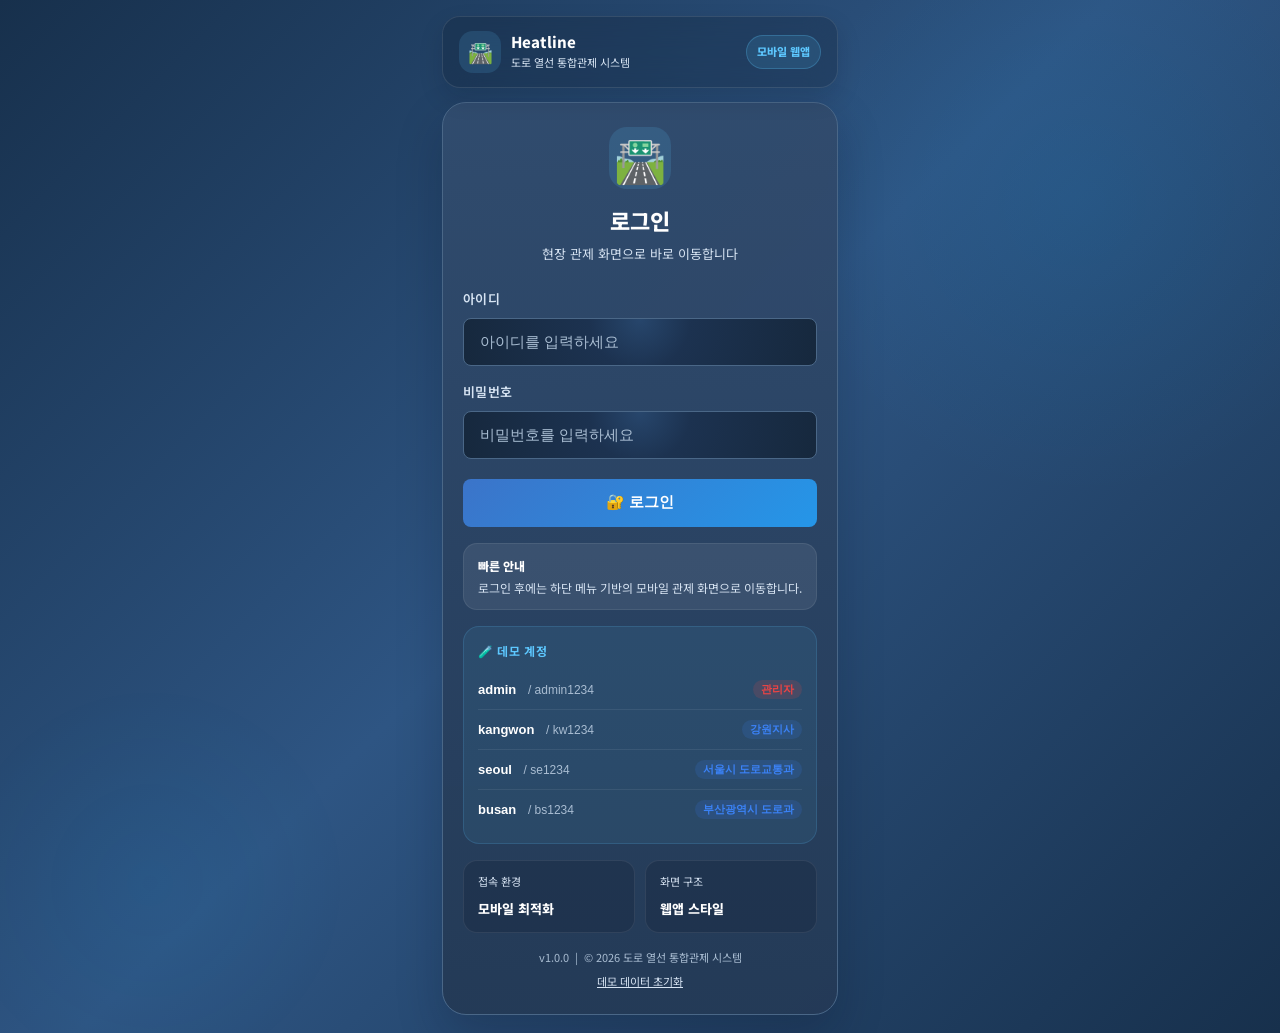
==== controllers.html @ d1816f33 "Add files via upload" ====
<!DOCTYPE html>
<html lang="ko">
<head>
  <meta charset="UTF-8">
  <meta name="viewport" content="width=device-width, initial-scale=1.0">
  <meta name="theme-color" content="#0d1b2a">
  <title>장비 목록 - 도로 열선 통합관제 시스템</title>
  <link href="https://fonts.googleapis.com/css2?family=Noto+Sans+KR:wght@300;400;500;600;700;800;900&display=swap" rel="stylesheet">
  <link rel="stylesheet" href="css/style.css">
</head>
<body>
  <div id="sidebar-placeholder"></div>

  <div class="app-layout">
    <div class="main-content">
      <div id="header-placeholder"></div>

      <div class="page-body">
        <div id="stats-container"></div>

        <div style="background:var(--bg-card);border:1px solid var(--border);border-radius:var(--radius);padding:16px 20px;margin-bottom:20px;display:flex;gap:12px;flex-wrap:wrap;align-items:center;">
          <div class="search-box" style="min-width:240px;">
            <span>🔍</span>
            <input type="text" id="search-input" placeholder="제어기명, 주소, 시리얼 검색..." oninput="filterTable()">
          </div>

          <select id="filter-status" onchange="filterTable()" class="form-select compact-select">
            <option value="">전체 상태</option>
            <option value="online">🟢 온라인</option>
            <option value="offline">⚫ 오프라인</option>
            <option value="warning">🟡 경고</option>
            <option value="error">🔴 오류</option>
          </select>

          <select id="filter-heater" onchange="filterTable()" class="form-select compact-select">
            <option value="">히터 전체</option>
            <option value="on">🔥 히터 ON</option>
            <option value="off">❄️ 히터 OFF</option>
          </select>

          <select id="filter-as" onchange="filterTable()" class="form-select compact-select">
            <option value="">AS 전체</option>
            <option value="urgent">🚨 만료 임박 (30일 이내)</option>
            <option value="caution">⚠️ 주의 (90일 이내)</option>
            <option value="good">✅ 정상</option>
          </select>

          <div id="admin-filter-wrap" style="display:none;">
            <select id="filter-customer" onchange="filterTable()" class="form-select compact-select">
              <option value="">전체 고객사</option>
            </select>
          </div>

          <div style="margin-left:auto;display:flex;gap:8px;align-items:center;flex-wrap:wrap;">
            <button class="btn btn-secondary btn-sm" onclick="resetFilters()">필터 초기화</button>
            <button id="admin-add-btn" class="btn btn-primary btn-sm" style="display:none;" onclick="openControllerModal()">➕ 장비 등록</button>
            <span id="result-count" style="display:flex;align-items:center;font-size:13px;color:#94a3b8;padding:0 4px;"></span>
          </div>
        </div>

        <div class="table-section">
          <div class="table-header">
            <h2>📋 <span id="list-title">장비 목록</span></h2>
            <div style="display:flex;gap:8px;">
              <button class="btn btn-secondary btn-sm" onclick="loadData()">🔄 새로고침</button>
            </div>
          </div>

          <div class="table-responsive">
            <table id="controllers-table">
              <thead>
                <tr>
                  <th>제어기명 / 시리얼</th>
                  <th id="th-customer" style="display:none;">고객사</th>
                  <th>설치 위치</th>
                  <th>상태</th>
                  <th>눈 감지</th>
                  <th>히터</th>
                  <th>온도</th>
                  <th>잔여 AS</th>
                  <th>마지막 통신</th>
                  <th id="th-actions" style="display:none;">관리</th>
                </tr>
              </thead>
              <tbody id="controllers-tbody">
                <tr><td colspan="10" style="text-align:center;padding:40px;color:#64748b;"><div class="loading-spinner" style="margin:0 auto 10px"></div><br>로딩 중...</td></tr>
              </tbody>
            </table>
          </div>

          <div id="empty-state" class="hidden" style="padding:60px 20px;text-align:center;color:#64748b;">
            <div style="font-size:48px;margin-bottom:12px;">📭</div>
            <div style="font-size:16px;font-weight:600;margin-bottom:8px;">장비가 없습니다</div>
            <div style="font-size:14px;">검색 조건을 변경해보세요.</div>
          </div>
        </div>
      </div>
    </div>
  </div>

  <div id="toast-container" class="toast-container"></div>

  <div id="confirm-modal" class="modal-backdrop">
    <div class="modal-box">
      <div class="modal-header">
        <div class="modal-title confirm-title">확인</div>
        <button class="modal-close" onclick="closeModal('confirm-modal')">✕</button>
      </div>
      <div class="modal-body confirm-modal">
        <span class="icon">❓</span>
        <p class="confirm-msg"></p>
      </div>
      <div class="modal-footer">
        <button class="btn btn-secondary" onclick="closeModal('confirm-modal')">취소</button>
        <button class="btn btn-danger" id="confirm-ok-btn">확인</button>
      </div>
    </div>
  </div>

  <div id="controller-modal" class="modal-backdrop">
    <div class="modal-box" style="max-width:900px;">
      <div class="modal-header">
        <div class="modal-title" id="controller-modal-title">장비 등록</div>
        <button class="modal-close" onclick="closeModal('controller-modal')">✕</button>
      </div>
      <div class="modal-body">
        <div style="display:grid;grid-template-columns:repeat(2, minmax(0, 1fr));gap:14px;">
          <div>
            <label class="form-label">고객사 *</label>
            <select id="form-customer-id" class="form-select"></select>
          </div>
          <div>
            <label class="form-label">장비명 *</label>
            <input id="form-controller-name" class="form-input" type="text" placeholder="예: 춘천 1번 제어기">
          </div>
          <div>
            <label class="form-label">시리얼 번호 *</label>
            <input id="form-serial-no" class="form-input" type="text" placeholder="예: HL-CTRL-001">
          </div>
          <div>
            <label class="form-label">설치 위치명 *</label>
            <input id="form-install-location" class="form-input" type="text" placeholder="예: 춘천IC 진입로">
          </div>
          <div style="grid-column:1 / -1;">
            <label class="form-label">설치 주소 *</label>
            <input id="form-install-address" class="form-input" type="text" placeholder="예: 강원특별자치도 춘천시 ...">
          </div>
          <div>
            <label class="form-label">위도</label>
            <input id="form-latitude" class="form-input" type="number" step="0.000001" placeholder="예: 37.8813">
          </div>
          <div>
            <label class="form-label">경도</label>
            <input id="form-longitude" class="form-input" type="number" step="0.000001" placeholder="예: 127.7298">
          </div>
          <div>
            <label class="form-label">AS 만료일</label>
            <input id="form-as-expire-at" class="form-input" type="date">
          </div>
          <div>
            <label class="form-label">운전 모드</label>
            <select id="form-heater-mode" class="form-select">
              <option value="auto">auto</option>
              <option value="manual">manual</option>
            </select>
          </div>
          <div>
            <label class="form-label">눈 감지 임계값</label>
            <input id="form-snow-threshold" class="form-input" type="number" min="0" max="1" step="0.01" value="0.8">
          </div>
          <div style="display:flex;align-items:center;gap:8px;">
            <input id="form-allow-customer-control" type="checkbox" checked>
            <label for="form-allow-customer-control">고객사 제어 허용</label>
          </div>
          <div style="grid-column:1 / -1;">
            <label class="form-label">카메라 URL</label>
            <input id="form-camera-url" class="form-input" type="text" placeholder="예: http://device-ip/stream.mjpg">
          </div>
          <div>
            <label class="form-label">연결 방식</label>
            <select id="form-pairing-mode" class="form-select">
              <option value="manual">수동 연결</option>
              <option value="auto-provision">자동 프로비저닝</option>
            </select>
          </div>
          <div>
            <label class="form-label">페어링 상태</label>
            <input id="form-pairing-status" class="form-input" type="text" readonly placeholder="pending / claimed / active">
          </div>
          <div>
            <label class="form-label">마지막 Claim 시각</label>
            <input id="form-last-claimed-at" class="form-input" type="text" readonly placeholder="-">
          </div>
          <div style="grid-column:1 / -1;">
            <label class="form-label">장비 API Base URL</label>
            <input id="form-device-api-base" class="form-input" type="text" placeholder="예: 192.168.0.50 또는 http://192.168.0.50:9000/api/v1">
            <div style="font-size:12px;color:#94a3b8;margin-top:6px;">
              자동 프로비저닝 모드에서는 비워둬도 됩니다. 수동 연결 모드에서는 IP만 입력해도 자동으로 http://IP:9000/api/v1 형식으로 변환됩니다.
            </div>
          </div>
          <div style="grid-column:1 / -1;padding:12px;border:1px dashed var(--border);border-radius:12px;background:rgba(15,23,42,.35);">
            <div style="display:flex;justify-content:space-between;align-items:center;gap:12px;flex-wrap:wrap;">
              <div>
                <div style="font-size:13px;font-weight:700;color:var(--text-primary);">자동 프로비저닝</div>
                <div style="font-size:12px;color:#94a3b8;margin-top:4px;">저장 후 프로비전 키를 발급해서 Pi의 PROVISION_KEY 값으로 넣습니다.</div>
              </div>
              <button type="button" class="btn btn-secondary btn-sm" id="issue-provision-key-btn" onclick="issueProvisionKey()">🔑 프로비전 키 발급</button>
            </div>
            <div style="display:grid;grid-template-columns:1fr 220px;gap:12px;margin-top:12px;">
              <div>
                <label class="form-label">발급된 프로비전 키</label>
                <input id="form-provision-key" class="form-input" type="text" readonly placeholder="저장 후 발급">
              </div>
              <div>
                <label class="form-label">키 만료 시각</label>
                <input id="form-provision-key-expires-at" class="form-input" type="text" readonly placeholder="-">
              </div>
            </div>
          </div>
          <div style="grid-column:1 / -1;">
            <label class="form-label">비고</label>
            <textarea id="form-note" class="form-textarea" placeholder="메모를 입력하세요."></textarea>
          </div>
        </div>
      </div>
      <div class="modal-footer">
        <button class="btn btn-secondary" onclick="closeModal('controller-modal')">취소</button>
        <button class="btn btn-primary" id="controller-save-btn">저장</button>
      </div>
    </div>
  </div>

  <style>
    .form-label { display:block; font-size:13px; color:#94a3b8; margin-bottom:6px; font-weight:600; }
    .form-input, .form-select, .form-textarea {
      width:100%; background:var(--bg-dark); border:1px solid var(--border); color:var(--text-primary);
      border-radius:10px; padding:11px 12px; outline:none; font-size:14px;
    }
    .compact-select { min-width:170px; }
    .form-textarea { min-height:100px; resize:vertical; }
    .table-action-buttons { display:flex; gap:6px; flex-wrap:wrap; }
    .table-action-buttons .btn { white-space:nowrap; }
    @media (max-width: 900px) {
      #controller-modal .modal-body > div { grid-template-columns:1fr !important; }
    }
  </style>

  <script src="js/app.js?v=20260407-3"></script>
  <script>
    let session = null;
    let allControllers = [];
    let allCustomers = [];
    let filtered = [];
    let editingControllerId = null;

    function $(id) {
      return document.getElementById(id);
    }

    function openModal(id) {
      const el = $(id);
      if (el) el.style.display = 'flex';
    }

    function showConfirm(message, onConfirm, title = '확인') {
      document.querySelector('#confirm-modal .confirm-title').textContent = title;
      document.querySelector('#confirm-modal .confirm-msg').textContent = message;
      const okBtn = $('confirm-ok-btn');
      okBtn.onclick = () => {
        closeModal('confirm-modal');
        onConfirm();
      };
      openModal('confirm-modal');
    }

    function customerNameById(customerId) {
      const customer = allCustomers.find(item => String(item.id) === String(customerId));
      return customer?.company_name || String(customerId || '-');
    }

    function fillCustomerOptions(selectedId = '') {
      const select = $('form-customer-id');
      select.innerHTML = '<option value="">고객사를 선택하세요</option>';
      allCustomers.forEach(customer => {
        select.innerHTML += `<option value="${customer.id}">${customer.company_name}</option>`;
      });
      select.value = selectedId ? String(selectedId) : '';
    }

    function fillControllerForm(controller = null) {
      fillCustomerOptions(controller?.customer_id || '');
      $('form-controller-name').value = controller?.controller_name || '';
      $('form-serial-no').value = controller?.serial_no || '';
      $('form-install-address').value = controller?.install_address || '';
      $('form-install-location').value = controller?.install_location || '';
      $('form-latitude').value = controller?.latitude ?? '';
      $('form-longitude').value = controller?.longitude ?? '';
      $('form-as-expire-at').value = controller?.as_expire_at || '';
      $('form-heater-mode').value = controller?.heater_mode || 'auto';
      $('form-snow-threshold').value = controller?.snow_threshold ?? 0.8;
      $('form-camera-url').value = controller?.camera_url || '';
      $('form-device-api-base').value = controller?.device_api_base || '';
      $('form-pairing-mode').value = controller?.device_api_base ? 'manual' : 'auto-provision';
      $('form-pairing-status').value = controller?.pairing_status || 'pending';
      $('form-last-claimed-at').value = controller?.last_claimed_at || '';
      $('form-provision-key').value = '';
      $('form-provision-key-expires-at').value = controller?.provision_key_expires_at || '';
      $('form-allow-customer-control').checked = controller?.allow_customer_control !== false;
      $('form-note').value = controller?.note || '';
    }

    function normalizeDeviceApiBaseInput(raw) {
      const value = String(raw || '').trim();
      if (!value) return null;

      const withScheme = /^https?:\/\//i.test(value) ? value : `http://${value}`;
      let url;
      try {
        url = new URL(withScheme);
      } catch (error) {
        throw new Error('장비 API Base URL 형식을 확인해주세요.');
      }

      if (!url.port) {
        url.port = '9000';
      }

      const path = (url.pathname || '').replace(/\/+$/, '');
      if (!path || path === '/') {
        url.pathname = '/api/v1';
      }

      return url.toString().replace(/\/$/, '');
    }

    function getControllerPayloadFromForm() {
      const latitude = $('form-latitude').value.trim();
      const longitude = $('form-longitude').value.trim();
      const thresholdRaw = $('form-snow-threshold').value.trim();
      const pairingMode = $('form-pairing-mode').value;
      const deviceApiBase = normalizeDeviceApiBaseInput($('form-device-api-base').value);
      return {
        customer_id: Number($('form-customer-id').value),
        controller_name: $('form-controller-name').value.trim(),
        serial_no: $('form-serial-no').value.trim(),
        install_address: $('form-install-address').value.trim(),
        install_location: $('form-install-location').value.trim(),
        latitude: latitude ? Number(latitude) : null,
        longitude: longitude ? Number(longitude) : null,
        as_expire_at: $('form-as-expire-at').value || null,
        camera_url: $('form-camera-url').value.trim() || null,
        device_api_base: pairingMode === 'manual' ? deviceApiBase : null,
        heater_mode: $('form-heater-mode').value,
        snow_threshold: thresholdRaw ? Number(thresholdRaw) : 0.8,
        allow_customer_control: $('form-allow-customer-control').checked,
        note: $('form-note').value.trim() || ''
      };
    }

    function validateControllerPayload(payload) {
      if (!payload.customer_id || !payload.controller_name || !payload.serial_no || !payload.install_address || !payload.install_location) {
        throw new Error('필수 항목을 모두 입력해주세요.');
      }
      const pairingMode = $('form-pairing-mode').value;
      if (pairingMode === 'manual' && !payload.device_api_base) {
        throw new Error('수동 연결 모드에서는 장비 API Base URL 이 필요합니다.');
      }
      if (payload.latitude !== null && Number.isNaN(payload.latitude)) throw new Error('위도 값을 확인해주세요.');
      if (payload.longitude !== null && Number.isNaN(payload.longitude)) throw new Error('경도 값을 확인해주세요.');
      if (Number.isNaN(payload.snow_threshold)) throw new Error('눈 감지 임계값을 확인해주세요.');
    }

    async function issueProvisionKey() {
      if (!editingControllerId) {
        Utils.toast('먼저 저장 필요', '장비를 먼저 저장한 뒤 프로비전 키를 발급하세요.', 'warning');
        return;
      }
      try {
        const result = await API.issueProvisionKey(editingControllerId, { ttl_minutes: 30 });
        $('form-provision-key').value = result.provision_key || '';
        $('form-provision-key-expires-at').value = result.provision_key_expires_at || '';
        $('form-pairing-status').value = result.pairing_status || 'pending';
        Utils.toast('발급 완료', '프로비전 키가 발급되었습니다. Pi의 PROVISION_KEY 값으로 넣으세요.', 'success');
      } catch (error) {
        Utils.toast('발급 실패', error.message, 'error');
      }
    }

    function openControllerModal(controllerId = null) {
      editingControllerId = controllerId;
      const controller = controllerId ? allControllers.find(item => String(item.id) === String(controllerId)) : null;
      $('controller-modal-title').textContent = controller ? '장비 수정' : '장비 등록';
      $('controller-save-btn').textContent = controller ? '수정 저장' : '등록';
      fillControllerForm(controller || null);
      openModal('controller-modal');
    }

    async function saveController() {
      const saveBtn = $('controller-save-btn');
      const prevText = saveBtn.textContent;
      saveBtn.disabled = true;
      saveBtn.textContent = '저장 중...';

      try {
        const payload = getControllerPayloadFromForm();
        validateControllerPayload(payload);

        if (editingControllerId) {
          await API.updateController(editingControllerId, payload);
          Utils.toast('수정 완료', '장비 정보가 수정되었습니다.', 'success');
        } else {
          await API.createController(payload);
          Utils.toast('등록 완료', '장비가 등록되었습니다.', 'success');
        }

        closeModal('controller-modal');
        await loadData();
      } catch (error) {
        Utils.toast('저장 실패', error.message, 'error');
      } finally {
        saveBtn.disabled = false;
        saveBtn.textContent = prevText;
      }
    }

    function removeController(controllerId) {
      const controller = allControllers.find(item => String(item.id) === String(controllerId));
      if (!controller) return;
      showConfirm(`'${controller.controller_name}' 장비를 삭제하시겠습니까?\n연결된 이벤트/제어 이력도 함께 정리될 수 있습니다.`, async () => {
        try {
          await API.deleteController(controllerId);
          Utils.toast('삭제 완료', '장비가 삭제되었습니다.', 'success');
          await loadData();
        } catch (error) {
          Utils.toast('삭제 실패', error.message, 'error');
        }
      }, '장비 삭제');
    }

    async function init() {
      session = Auth.requireAuth();
      if (!session) return;

      $('sidebar-placeholder').innerHTML = renderSidebar(session, 'controllers');

      if (session.role === 'admin') {
        $('list-title').textContent = '전체 장비 목록';
        $('th-customer').style.display = '';
        $('admin-filter-wrap').style.display = '';
        $('admin-add-btn').style.display = '';
        $('th-actions').style.display = '';
      }

      $('controller-save-btn').addEventListener('click', saveController);
      await loadData();
      startClock();

      const params = new URLSearchParams(window.location.search);
      const customerParam = params.get('customer');
      if (customerParam && session.role === 'admin') {
        const select = $('filter-customer');
        if (select) {
          select.value = customerParam;
          filterTable();
        }
      }
    }

    async function loadData() {
      try {
        [allControllers, allCustomers] = await Promise.all([
          API.getControllers(session),
          API.getCustomers()
        ]);

        if (session.role === 'admin') {
          const select = $('filter-customer');
          const currentValue = select.value;
          select.innerHTML = '<option value="">전체 고객사</option>';
          allCustomers.forEach(customer => {
            select.innerHTML += `<option value="${customer.id}">${customer.company_name}</option>`;
          });
          if ([...select.options].some(option => option.value === currentValue)) {
            select.value = currentValue;
          }
        }

        const stats = Utils.calcStats(allControllers);
        $('header-placeholder').innerHTML = renderHeader(
          session.role === 'admin' ? '장비 목록' : '내 장비 목록',
          `총 ${allControllers.length}대`,
          [
            { type: 'online', label: '온라인', value: stats.online },
            { type: 'warning', label: '경고', value: stats.warning },
            { type: 'danger', label: 'AS임박', value: stats.asUrgent }
          ]
        );
        $('stats-container').innerHTML = renderStatsCards(stats, session);
        startClock();
        filterTable();
      } catch (error) {
        Utils.toast('조회 실패', error.message, 'error');
      }
    }

    function filterTable() {
      const search = $('search-input').value.toLowerCase();
      const status = $('filter-status').value;
      const heater = $('filter-heater').value;
      const asFilter = $('filter-as').value;
      const customer = session.role === 'admin' ? $('filter-customer').value : null;

      filtered = allControllers.filter(ctrl => {
        if (status && ctrl.status !== status) return false;
        if (heater === 'on' && !ctrl.heater_on) return false;
        if (heater === 'off' && ctrl.heater_on) return false;
        if (customer && String(ctrl.customer_id) !== String(customer)) return false;

        if (asFilter) {
          const days = Utils.calcAsRemaining(ctrl.as_expire_at);
          const asStatus = Utils.getAsStatus(days);
          if (asFilter === 'urgent' && asStatus !== 'urgent' && asStatus !== 'expired') return false;
          if (asFilter === 'caution' && asStatus !== 'caution') return false;
          if (asFilter === 'good' && asStatus !== 'good') return false;
        }

        if (search) {
          const haystack = [ctrl.controller_name, ctrl.install_address, ctrl.install_location, ctrl.serial_no].join(' ').toLowerCase();
          if (!haystack.includes(search)) return false;
        }

        return true;
      });

      renderTable();
    }

    function resetFilters() {
      $('search-input').value = '';
      $('filter-status').value = '';
      $('filter-heater').value = '';
      $('filter-as').value = '';
      if (session.role === 'admin') $('filter-customer').value = '';
      filterTable();
    }

    function renderTable() {
      const tbody = $('controllers-tbody');
      const emptyState = $('empty-state');
      const resultCount = $('result-count');
      const isAdmin = session.role === 'admin';
      resultCount.textContent = `${filtered.length}개 장비`;

      if (!filtered.length) {
        tbody.innerHTML = '';
        emptyState.classList.remove('hidden');
        return;
      }

      emptyState.classList.add('hidden');

      tbody.innerHTML = filtered.map(ctrl => {
        const temp = typeof ctrl.temperature === 'number' ? `${Number(ctrl.temperature).toFixed(1)}℃` : '-';
        return `
          <tr onclick="location.href='detail.html?id=${ctrl.id}'" style="cursor:pointer;">
            <td>
              <div style="font-weight:700;">${ctrl.controller_name || '-'}</div>
              <div style="font-size:12px;color:#94a3b8;font-family:monospace;">${ctrl.serial_no || '-'}</div>
            </td>
            ${isAdmin ? `<td>${customerNameById(ctrl.customer_id)}</td>` : ''}
            <td>
              <div>${ctrl.install_location || '-'}</div>
              <div style="font-size:12px;color:#94a3b8;">${ctrl.install_address || '-'}</div>
            </td>
            <td>${Utils.getStatusBadge(ctrl.status)}</td>
            <td>${ctrl.snow_detected ? '❄️ 감지' : '✅ 없음'}</td>
            <td>${ctrl.heater_on ? '🔥 ON' : 'OFF'}</td>
            <td>${temp}</td>
            <td>${(function(){
              const days = Utils.calcAsRemaining(ctrl.as_expire_at);
              const status = Utils.getAsStatus(days);
              if (status === 'unknown') return '<span class="badge badge-offline">-</span>';
              if (status === 'expired') return '<span class="badge badge-danger">만료</span>';
              if (status === 'urgent') return `<span class="badge badge-danger">${days}일</span>`;
              if (status === 'caution') return `<span class="badge badge-warning">${days}일</span>`;
              return `<span class="badge badge-online">${days}일</span>`;
            })()}</td>
            <td style="font-size:12px;color:#64748b;">${Utils.timeAgo(ctrl.last_seen_at)}</td>
            ${isAdmin ? `
              <td onclick="event.stopPropagation();">
                <div class="table-action-buttons">
                  <button class="btn btn-secondary btn-sm" onclick="openControllerModal('${ctrl.id}')">수정</button>
                  <button class="btn btn-danger btn-sm" onclick="removeController('${ctrl.id}')">삭제</button>
                </div>
              </td>
            ` : ''}
          </tr>
        `;
      }).join('');
    }

    init();
  </script>
</body>
</html>
---- css/style.css ----
/* ============================================================
   도로 열선 통합관제 시스템 - 공통 스타일
   ============================================================ */

:root {
  --primary: #22476d;
  --primary-light: #3b74c9;
  --accent: #5dc8ff;
  --accent-dark: #2596e8;
  --success: #10b981;
  --warning: #f59e0b;
  --danger: #ef4444;
  --info: #3b82f6;
  --bg-dark: #16283d;
  --bg-card: #243a57;
  --bg-card2: #2f4a6d;
  --text-primary: #f8fbff;
  --text-secondary: #d7e4f3;
  --text-muted: #a9bdd2;
  --border: #4a6787;
  --border-light: #6f8fb2;
  --sidebar-w: 280px;
  --header-h: 64px;
  --radius: 12px;
  --radius-sm: 8px;
  --shadow: 0 10px 32px rgba(3, 12, 24, 0.26);
}

* {
  margin: 0;
  padding: 0;
  box-sizing: border-box;
}

body {
  font-family: 'Noto Sans KR', 'Segoe UI', sans-serif;
  background: radial-gradient(circle at top, #27466c 0%, #1c3250 28%, #16283d 100%);
  color: var(--text-primary);
  line-height: 1.6;
  overflow-x: hidden;
}

a {
  color: var(--accent);
  text-decoration: none;
}

/* ============================================================
   로그인 화면
   ============================================================ */
.login-page {
  min-height: 100vh;
  display: flex;
  align-items: center;
  justify-content: center;
  background: linear-gradient(135deg, #17304c 0%, #2e5583 48%, #17304c 100%);
  position: relative;
  overflow: hidden;
}

.login-page::before {
  content: '';
  position: absolute;
  width: 600px;
  height: 600px;
  background: radial-gradient(circle, rgba(0,174,255,0.08) 0%, transparent 70%);
  top: -100px;
  right: -100px;
  pointer-events: none;
}

.login-page::after {
  content: '';
  position: absolute;
  width: 400px;
  height: 400px;
  background: radial-gradient(circle, rgba(0,174,255,0.05) 0%, transparent 70%);
  bottom: -50px;
  left: -50px;
  pointer-events: none;
}

.login-container {
  background: var(--bg-card);
  border: 1px solid var(--border);
  border-radius: var(--radius);
  padding: 48px 44px;
  width: 420px;
  max-width: 95vw;
  box-shadow: var(--shadow), 0 0 60px rgba(0,174,255,0.06);
  position: relative;
  z-index: 1;
}

.login-logo {
  text-align: center;
  margin-bottom: 32px;
}

.login-logo .logo-icon {
  font-size: 48px;
  display: block;
  margin-bottom: 12px;
}

.login-logo h1 {
  font-size: 18px;
  font-weight: 700;
  color: var(--text-primary);
  line-height: 1.4;
}

.login-logo .subtitle {
  font-size: 13px;
  color: var(--text-secondary);
  margin-top: 4px;
}

.login-divider {
  height: 1px;
  background: var(--border);
  margin: 24px 0;
}

.form-group {
  margin-bottom: 20px;
}

.form-label {
  display: block;
  font-size: 13px;
  font-weight: 600;
  color: var(--text-secondary);
  margin-bottom: 8px;
  letter-spacing: 0.03em;
  text-transform: uppercase;
}

.form-control {
  width: 100%;
  padding: 12px 16px;
  background: radial-gradient(circle at top, #27466c 0%, #1c3250 28%, #16283d 100%);
  border: 1px solid var(--border);
  border-radius: var(--radius-sm);
  color: var(--text-primary);
  font-size: 15px;
  transition: border-color 0.2s, box-shadow 0.2s;
  outline: none;
}

.form-control:focus {
  border-color: var(--accent);
  box-shadow: 0 0 0 3px rgba(0,174,255,0.15);
}

.form-control::placeholder {
  color: var(--text-muted);
}

.btn {
  display: inline-flex;
  align-items: center;
  justify-content: center;
  gap: 8px;
  padding: 12px 24px;
  border-radius: var(--radius-sm);
  font-size: 15px;
  font-weight: 600;
  cursor: pointer;
  border: none;
  transition: all 0.2s;
  outline: none;
}

.btn-primary {
  background: linear-gradient(135deg, var(--primary-light), var(--accent-dark));
  color: #fff;
  width: 100%;
}

.btn-primary:hover {
  background: linear-gradient(135deg, #2d6bc4, var(--accent));
  transform: translateY(-1px);
  box-shadow: 0 6px 20px rgba(0,174,255,0.25);
}

.btn-primary:active {
  transform: translateY(0);
}

.btn-success {
  background: var(--success);
  color: #fff;
}

.btn-success:hover {
  background: #0ea472;
}

.btn-danger {
  background: var(--danger);
  color: #fff;
}

.btn-danger:hover {
  background: #dc2626;
}

.btn-warning {
  background: var(--warning);
  color: #000;
}

.btn-warning:hover {
  background: #d97706;
}

.btn-secondary {
  background: var(--bg-card2);
  color: var(--text-primary);
  border: 1px solid var(--border);
}

.btn-secondary:hover {
  background: var(--border);
}

.btn-sm {
  padding: 7px 14px;
  font-size: 13px;
}

.btn-block {
  width: 100%;
}

.login-demo {
  margin-top: 24px;
  padding: 16px;
  background: rgba(0,174,255,0.06);
  border: 1px solid rgba(0,174,255,0.2);
  border-radius: var(--radius-sm);
}

.login-demo h4 {
  font-size: 12px;
  color: var(--accent);
  font-weight: 700;
  text-transform: uppercase;
  letter-spacing: 0.05em;
  margin-bottom: 10px;
}

.demo-account {
  display: flex;
  justify-content: space-between;
  align-items: center;
  padding: 6px 0;
  border-bottom: 1px solid rgba(255,255,255,0.06);
  font-size: 13px;
  cursor: pointer;
}

.demo-account:last-child {
  border-bottom: none;
}

.demo-account:hover .demo-id {
  color: var(--accent);
}

.demo-role {
  font-size: 11px;
  padding: 2px 8px;
  border-radius: 99px;
  font-weight: 700;
}

.demo-role.admin {
  background: rgba(239,68,68,0.15);
  color: var(--danger);
}

.demo-role.customer {
  background: rgba(59,130,246,0.15);
  color: var(--info);
}

.alert {
  padding: 12px 16px;
  border-radius: var(--radius-sm);
  margin-bottom: 16px;
  font-size: 14px;
}

.alert-danger {
  background: rgba(239,68,68,0.12);
  border: 1px solid rgba(239,68,68,0.3);
  color: #fca5a5;
}

/* ============================================================
   공통 레이아웃
   ============================================================ */
.app-layout {
  display: flex;
  min-height: 100vh;
}

/* ---- 사이드바 ---- */
.sidebar {
  width: var(--sidebar-w);
  min-height: 100vh;
  background: linear-gradient(180deg, #2a4466 0%, #223652 100%);
  border-right: 1px solid var(--border);
  box-shadow: 10px 0 28px rgba(6, 14, 28, 0.18);
  display: flex;
  flex-direction: column;
  position: fixed;
  left: 0;
  top: 0;
  bottom: 0;
  z-index: 100;
  transition: transform 0.3s ease;
}

.sidebar-header {
  padding: 20px 20px 16px;
  border-bottom: 1px solid var(--border);
}

.sidebar-logo {
  display: flex;
  align-items: center;
  gap: 10px;
}

.sidebar-logo .logo-icon {
  font-size: 28px;
}

.sidebar-logo .logo-text {
  font-size: 13px;
  font-weight: 700;
  line-height: 1.3;
  color: var(--text-primary);
}

.sidebar-logo .logo-sub {
  font-size: 10px;
  color: var(--text-muted);
  font-weight: 400;
}

.sidebar-user {
  padding: 16px 20px;
  border-bottom: 1px solid var(--border);
  display: flex;
  align-items: center;
  gap: 12px;
}

.user-avatar {
  width: 38px;
  height: 38px;
  border-radius: 50%;
  display: flex;
  align-items: center;
  justify-content: center;
  font-size: 16px;
  font-weight: 700;
  flex-shrink: 0;
}

.user-avatar.admin {
  background: linear-gradient(135deg, var(--danger), #9b1c1c);
}

.user-avatar.customer {
  background: linear-gradient(135deg, var(--info), #1d4ed8);
}

.user-info {
  flex: 1;
  min-width: 0;
}

.user-name {
  font-size: 14px;
  font-weight: 600;
  white-space: nowrap;
  overflow: hidden;
  text-overflow: ellipsis;
}

.user-role {
  font-size: 11px;
  color: var(--text-muted);
}

.sidebar-nav {
  flex: 1;
  padding: 12px 0;
  overflow-y: auto;
}

.nav-section-title {
  font-size: 10px;
  font-weight: 700;
  color: var(--text-muted);
  text-transform: uppercase;
  letter-spacing: 0.1em;
  padding: 12px 20px 6px;
}

.nav-item {
  display: flex;
  align-items: center;
  gap: 12px;
  padding: 11px 20px;
  color: var(--text-secondary);
  cursor: pointer;
  border-left: 3px solid transparent;
  transition: all 0.2s;
  font-size: 14px;
}

.nav-item:hover {
  background: rgba(255,255,255,0.10);
  color: var(--text-primary);
}

.nav-item.active {
  background: rgba(0,174,255,0.08);
  color: var(--accent);
  border-left-color: var(--accent);
}

.nav-item .nav-icon {
  font-size: 18px;
  width: 22px;
  text-align: center;
  flex-shrink: 0;
}

.nav-item .nav-badge {
  margin-left: auto;
  font-size: 11px;
  background: var(--danger);
  color: #fff;
  padding: 2px 7px;
  border-radius: 99px;
  font-weight: 700;
}

.sidebar-footer {
  padding: 16px 20px;
  border-top: 1px solid var(--border);
}

/* ---- 메인 콘텐츠 ---- */
.main-content {
  flex: 1;
  margin-left: var(--sidebar-w);
  min-height: 100vh;
  display: flex;
  flex-direction: column;
}

/* ---- 헤더 ---- */
.top-header {
  height: var(--header-h);
  background: linear-gradient(180deg, rgba(53,84,121,0.98), rgba(36,58,87,0.98));
  border-bottom: 1px solid var(--border);
  box-shadow: 0 8px 24px rgba(7, 15, 30, 0.14);
  display: flex;
  align-items: center;
  padding: 0 24px;
  gap: 16px;
  position: sticky;
  top: 0;
  z-index: 50;
}

.header-title {
  font-size: 18px;
  font-weight: 700;
  flex: 1;
}

.header-title span {
  color: var(--text-secondary);
  font-weight: 400;
  font-size: 14px;
  margin-left: 8px;
}

.header-actions {
  display: flex;
  align-items: center;
  gap: 12px;
}

.header-stat {
  display: flex;
  align-items: center;
  gap: 6px;
  padding: 6px 14px;
  background: rgba(255,255,255,0.12);
  border: 1px solid var(--border);
  border-radius: 99px;
  font-size: 13px;
}

.header-stat .dot {
  width: 8px;
  height: 8px;
  border-radius: 50%;
}

.dot-online { background: var(--success); box-shadow: 0 0 6px var(--success); }
.dot-offline { background: var(--text-muted); }
.dot-warning { background: var(--warning); box-shadow: 0 0 6px var(--warning); }
.dot-danger { background: var(--danger); box-shadow: 0 0 6px var(--danger); }

.menu-toggle {
  display: none;
  background: none;
  border: none;
  color: var(--text-primary);
  font-size: 22px;
  cursor: pointer;
  padding: 4px;
}

/* ---- 페이지 본문 ---- */
.page-body {
  flex: 1;
  padding: 24px;
  overflow: auto;
}

/* ============================================================
   카드 / 통계
   ============================================================ */
.stats-grid {
  display: grid;
  grid-template-columns: repeat(auto-fill, minmax(180px, 1fr));
  gap: 16px;
  margin-bottom: 24px;
}

.stat-card {
  background: linear-gradient(180deg, rgba(53,84,121,0.96), rgba(36,58,87,0.98));
  border: 1px solid var(--border);
  border-radius: var(--radius);
  padding: 20px;
  position: relative;
  overflow: hidden;
  transition: transform 0.2s, border-color 0.2s, box-shadow 0.2s;
  box-shadow: 0 10px 24px rgba(7, 15, 30, 0.16);
}

.stat-card:hover {
  transform: translateY(-2px);
  border-color: var(--border-light);
  box-shadow: 0 14px 30px rgba(7, 15, 30, 0.22);
}

.stat-card::before {
  content: '';
  position: absolute;
  top: 0;
  left: 0;
  right: 0;
  height: 3px;
  border-radius: var(--radius) var(--radius) 0 0;
}

.stat-card.total::before { background: var(--accent); }
.stat-card.online::before { background: var(--success); }
.stat-card.offline::before { background: var(--text-muted); }
.stat-card.warning::before { background: var(--warning); }
.stat-card.danger::before { background: var(--danger); }
.stat-card.heater::before { background: #f97316; }

.stat-icon {
  font-size: 28px;
  margin-bottom: 12px;
  filter: drop-shadow(0 2px 8px rgba(255,255,255,0.08));
}

.stat-value {
  font-size: 34px;
  font-weight: 800;
  line-height: 1;
  margin-bottom: 6px;
  color: #ffffff;
  text-shadow: 0 2px 10px rgba(0,0,0,0.18);
}

.stat-label {
  font-size: 12px;
  color: var(--text-secondary);
  font-weight: 700;
  letter-spacing: 0.02em;
}

/* ============================================================
   지도 영역
   ============================================================ */
.map-section {
  background: linear-gradient(180deg, rgba(49,76,110,0.96), rgba(36,58,87,0.98));
  border: 1px solid var(--border);
  box-shadow: 0 10px 26px rgba(7, 15, 30, 0.16);
  border-radius: var(--radius);
  overflow: hidden;
  margin-bottom: 24px;
}

.map-header {
  padding: 16px 20px;
  border-bottom: 1px solid var(--border);
  display: flex;
  align-items: center;
  justify-content: space-between;
}

.map-header h2 {
  font-size: 16px;
  font-weight: 700;
  display: flex;
  align-items: center;
  gap: 8px;
}

#map {
  height: 420px;
  width: 100%;
}

/* Leaflet 팝업 커스텀 */
.leaflet-popup-content-wrapper {
  background: var(--bg-card) !important;
  border: 1px solid var(--border) !important;
  border-radius: var(--radius-sm) !important;
  box-shadow: var(--shadow) !important;
  color: var(--text-primary) !important;
}

.leaflet-popup-tip {
  background: var(--bg-card) !important;
}

.leaflet-popup-content {
  margin: 0 !important;
  padding: 0 !important;
}

.map-popup {
  padding: 16px;
  min-width: 220px;
}

.map-popup h3 {
  font-size: 15px;
  font-weight: 700;
  margin-bottom: 8px;
  color: var(--text-primary);
}

.map-popup .popup-address {
  font-size: 12px;
  color: var(--text-secondary);
  margin-bottom: 10px;
}

.map-popup .popup-stats {
  display: grid;
  grid-template-columns: 1fr 1fr;
  gap: 6px;
  margin-bottom: 12px;
}

.popup-stat {
  font-size: 12px;
}

.popup-stat .label {
  color: var(--text-muted);
}

.popup-stat .value {
  font-weight: 600;
  color: var(--text-primary);
}

.map-popup .btn {
  font-size: 12px;
  padding: 7px 12px;
}

/* 마커 커스텀 */
.custom-marker {
  width: 36px;
  height: 36px;
  border-radius: 50%;
  display: flex;
  align-items: center;
  justify-content: center;
  font-size: 16px;
  border: 3px solid rgba(255,255,255,0.3);
  box-shadow: 0 3px 10px rgba(0,0,0,0.5);
  cursor: pointer;
  position: relative;
}

.custom-marker.online { background: var(--success); }
.custom-marker.offline { background: var(--text-muted); }
.custom-marker.warning { background: var(--warning); }
.custom-marker.error { background: var(--danger); }

.custom-marker.heater-active::after {
  content: '🔥';
  position: absolute;
  top: -12px;
  right: -6px;
  font-size: 12px;
}

/* ============================================================
   장비 목록 테이블
   ============================================================ */
.table-section {
  background: linear-gradient(180deg, rgba(49,76,110,0.96), rgba(36,58,87,0.98));
  border: 1px solid var(--border);
  box-shadow: 0 10px 26px rgba(7, 15, 30, 0.16);
  border-radius: var(--radius);
  overflow: hidden;
}

.table-header {
  padding: 16px 20px;
  border-bottom: 1px solid var(--border);
  display: flex;
  align-items: center;
  justify-content: space-between;
  gap: 12px;
  flex-wrap: wrap;
}

.table-header h2 {
  font-size: 16px;
  font-weight: 700;
  display: flex;
  align-items: center;
  gap: 8px;
}

.search-box {
  display: flex;
  align-items: center;
  gap: 8px;
  background: radial-gradient(circle at top, #27466c 0%, #1c3250 28%, #16283d 100%);
  border: 1px solid var(--border);
  border-radius: var(--radius-sm);
  padding: 8px 14px;
  font-size: 14px;
  color: var(--text-primary);
  min-width: 220px;
}

.search-box input {
  background: none;
  border: none;
  outline: none;
  color: var(--text-primary);
  font-size: 14px;
  flex: 1;
}

.search-box input::placeholder {
  color: var(--text-muted);
}

.table-responsive {
  overflow-x: auto;
}

table {
  width: 100%;
  border-collapse: collapse;
}

thead th {
  background: rgba(255,255,255,0.08);
  padding: 12px 16px;
  text-align: left;
  font-size: 12px;
  font-weight: 700;
  color: var(--text-muted);
  text-transform: uppercase;
  letter-spacing: 0.05em;
  border-bottom: 1px solid var(--border);
  white-space: nowrap;
}

tbody tr {
  border-bottom: 1px solid var(--border);
  transition: background 0.15s;
  cursor: pointer;
}

tbody tr:last-child {
  border-bottom: none;
}

tbody tr:hover {
  background: rgba(255,255,255,0.08);
}

tbody td {
  padding: 14px 16px;
  font-size: 14px;
  vertical-align: middle;
}

/* ============================================================
   배지 / 태그
   ============================================================ */
.badge {
  display: inline-flex;
  align-items: center;
  gap: 4px;
  padding: 3px 10px;
  border-radius: 99px;
  font-size: 12px;
  font-weight: 700;
  white-space: nowrap;
}

.badge-online {
  background: rgba(16,185,129,0.15);
  color: var(--success);
}

.badge-offline {
  background: rgba(169,189,210,0.18);
  color: #eef6ff;
}

.badge-warning {
  background: rgba(245,158,11,0.15);
  color: var(--warning);
}

.badge-danger {
  background: rgba(239,68,68,0.15);
  color: var(--danger);
}

.badge-info {
  background: rgba(59,130,246,0.15);
  color: var(--info);
}

.badge-snow {
  background: rgba(148,163,184,0.15);
  color: #93c5fd;
}

.badge-heater {
  background: rgba(249,115,22,0.12);
  color: #fb923c;
}

.badge-auto {
  background: rgba(0,174,255,0.12);
  color: var(--accent);
}

/* AS 기간 배지 */
.as-badge {
  display: inline-flex;
  align-items: center;
  gap: 5px;
  padding: 4px 10px;
  border-radius: var(--radius-sm);
  font-size: 12px;
  font-weight: 600;
}

.as-badge.good {
  background: rgba(16,185,129,0.1);
  border: 1px solid rgba(16,185,129,0.2);
  color: var(--success);
}

.as-badge.caution {
  background: rgba(245,158,11,0.1);
  border: 1px solid rgba(245,158,11,0.2);
  color: var(--warning);
}

.as-badge.urgent {
  background: rgba(239,68,68,0.1);
  border: 1px solid rgba(239,68,68,0.3);
  color: var(--danger);
  animation: pulse-border 2s infinite;
}

@keyframes pulse-border {
  0%, 100% { border-color: rgba(239,68,68,0.3); }
  50% { border-color: rgba(239,68,68,0.7); }
}

/* ============================================================
   장비 상세 페이지
   ============================================================ */
.detail-grid {
  display: grid;
  grid-template-columns: 1fr 1fr;
  gap: 20px;
  margin-bottom: 24px;
}

.detail-card {
  background: linear-gradient(180deg, rgba(49,76,110,0.96), rgba(36,58,87,0.98));
  border: 1px solid var(--border);
  box-shadow: 0 10px 26px rgba(7, 15, 30, 0.16);
  border-radius: var(--radius);
  overflow: hidden;
}

.detail-card-header {
  padding: 14px 20px;
  border-bottom: 1px solid var(--border);
  display: flex;
  align-items: center;
  gap: 8px;
  font-size: 15px;
  font-weight: 700;
}

.detail-card-header .icon {
  font-size: 18px;
}

.detail-card-body {
  padding: 20px;
}

/* 영상 영역 */
.video-section {
  background: var(--bg-card);
  border: 1px solid var(--border);
  border-radius: var(--radius);
  overflow: hidden;
  margin-bottom: 24px;
}

.video-area {
  background: #000;
  height: 300px;
  display: flex;
  align-items: center;
  justify-content: center;
  position: relative;
  font-size: 14px;
  color: var(--text-secondary);
}

.video-area video {
  width: 100%;
  height: 100%;
  object-fit: cover;
}

.video-overlay {
  position: absolute;
  top: 10px;
  left: 10px;
  display: flex;
  gap: 8px;
}

.video-badge {
  padding: 3px 10px;
  border-radius: 99px;
  font-size: 11px;
  font-weight: 700;
  display: flex;
  align-items: center;
  gap: 4px;
}

.video-badge.live {
  background: rgba(239,68,68,0.85);
  color: #fff;
}

.video-badge.offline {
  background: rgba(100,116,139,0.85);
  color: #fff;
}

.video-placeholder {
  text-align: center;
}

.video-placeholder .icon {
  font-size: 48px;
  display: block;
  margin-bottom: 10px;
  opacity: 0.3;
}

/* 상태 정보 그리드 */
.status-grid {
  display: grid;
  grid-template-columns: repeat(auto-fill, minmax(120px, 1fr));
  gap: 12px;
}

.status-item {
  background: radial-gradient(circle at top, #27466c 0%, #1c3250 28%, #16283d 100%);
  border: 1px solid var(--border);
  border-radius: var(--radius-sm);
  padding: 14px;
  text-align: center;
}

.status-item .s-value {
  font-size: 22px;
  font-weight: 800;
  line-height: 1;
  margin-bottom: 4px;
}

.status-item .s-label {
  font-size: 11px;
  color: var(--text-muted);
}

/* 원격 제어 버튼 그리드 */
.control-grid {
  display: grid;
  grid-template-columns: 1fr 1fr;
  gap: 10px;
}

.control-btn {
  padding: 14px;
  border-radius: var(--radius-sm);
  font-size: 14px;
  font-weight: 700;
  cursor: pointer;
  border: 1px solid transparent;
  display: flex;
  flex-direction: column;
  align-items: center;
  gap: 6px;
  transition: all 0.2s;
}

.control-btn .icon {
  font-size: 24px;
}

.control-btn.heater-on {
  background: rgba(249,115,22,0.12);
  border-color: rgba(249,115,22,0.3);
  color: #fb923c;
}

.control-btn.heater-on:hover {
  background: rgba(249,115,22,0.2);
}

.control-btn.heater-off {
  background: rgba(59,130,246,0.1);
  border-color: rgba(59,130,246,0.3);
  color: var(--info);
}

.control-btn.heater-off:hover {
  background: rgba(59,130,246,0.18);
}

.control-btn.auto-mode {
  background: rgba(0,174,255,0.1);
  border-color: rgba(0,174,255,0.3);
  color: var(--accent);
}

.control-btn.auto-mode:hover {
  background: rgba(0,174,255,0.18);
}

.control-btn.manual-mode {
  background: rgba(245,158,11,0.1);
  border-color: rgba(245,158,11,0.3);
  color: var(--warning);
}

.control-btn.manual-mode:hover {
  background: rgba(245,158,11,0.18);
}

.control-btn.reboot {
  background: rgba(239,68,68,0.08);
  border-color: rgba(239,68,68,0.2);
  color: var(--danger);
  grid-column: 1 / -1;
}

.control-btn.reboot:hover {
  background: rgba(239,68,68,0.15);
}

/* AS 정보 박스 */
.as-info-box {
  padding: 16px;
  border-radius: var(--radius-sm);
  border: 1px solid;
}

.as-info-box.good {
  background: rgba(16,185,129,0.06);
  border-color: rgba(16,185,129,0.2);
}

.as-info-box.caution {
  background: rgba(245,158,11,0.06);
  border-color: rgba(245,158,11,0.2);
}

.as-info-box.urgent {
  background: rgba(239,68,68,0.06);
  border-color: rgba(239,68,68,0.25);
}

.as-progress {
  height: 8px;
  background: radial-gradient(circle at top, #27466c 0%, #1c3250 28%, #16283d 100%);
  border-radius: 99px;
  margin: 10px 0;
  overflow: hidden;
}

.as-progress-bar {
  height: 100%;
  border-radius: 99px;
  transition: width 0.5s ease;
}

/* 로그 목록 */
.log-list {
  display: flex;
  flex-direction: column;
  gap: 0;
}

.log-item {
  display: flex;
  align-items: flex-start;
  gap: 12px;
  padding: 12px 0;
  border-bottom: 1px solid var(--border);
  font-size: 13px;
}

.log-item:last-child {
  border-bottom: none;
}

.log-icon {
  font-size: 18px;
  width: 24px;
  text-align: center;
  flex-shrink: 0;
}

.log-content {
  flex: 1;
}

.log-msg {
  font-weight: 500;
  color: var(--text-primary);
  margin-bottom: 2px;
}

.log-meta {
  font-size: 11px;
  color: var(--text-muted);
}

.log-badge {
  padding: 2px 8px;
  border-radius: 99px;
  font-size: 11px;
  font-weight: 700;
  flex-shrink: 0;
}

/* 임계값 슬라이더 */
.threshold-control {
  display: flex;
  flex-direction: column;
  gap: 8px;
  padding: 14px;
  background: radial-gradient(circle at top, #27466c 0%, #1c3250 28%, #16283d 100%);
  border: 1px solid var(--border);
  border-radius: var(--radius-sm);
}

.threshold-control label {
  font-size: 13px;
  color: var(--text-secondary);
  font-weight: 600;
}

.threshold-control .value-display {
  font-size: 18px;
  font-weight: 800;
  color: var(--accent);
}

input[type="range"] {
  width: 100%;
  accent-color: var(--accent);
  cursor: pointer;
}

/* ============================================================
   관리자 전용 섹션
   ============================================================ */
.section-header {
  display: flex;
  align-items: center;
  justify-content: space-between;
  margin-bottom: 16px;
}

.section-title {
  font-size: 20px;
  font-weight: 800;
}

/* ============================================================
   모달
   ============================================================ */
.modal-backdrop {
  display: none;
  position: fixed;
  inset: 0;
  background: rgba(0,0,0,0.7);
  z-index: 999;
  align-items: center;
  justify-content: center;
  padding: 20px;
}

.modal-backdrop.show {
  display: flex;
}

.modal-box {
  background: var(--bg-card);
  border: 1px solid var(--border);
  border-radius: var(--radius);
  width: 100%;
  max-width: 540px;
  max-height: 90vh;
  overflow-y: auto;
  box-shadow: var(--shadow);
  animation: modal-in 0.25s ease;
}

@keyframes modal-in {
  from { transform: scale(0.95); opacity: 0; }
  to { transform: scale(1); opacity: 1; }
}

.modal-header {
  padding: 20px 24px;
  border-bottom: 1px solid var(--border);
  display: flex;
  align-items: center;
  justify-content: space-between;
}

.modal-title {
  font-size: 17px;
  font-weight: 700;
}

.modal-close {
  background: none;
  border: none;
  color: var(--text-secondary);
  cursor: pointer;
  font-size: 20px;
  line-height: 1;
}

.modal-body {
  padding: 24px;
}

.modal-footer {
  padding: 16px 24px;
  border-top: 1px solid var(--border);
  display: flex;
  justify-content: flex-end;
  gap: 10px;
}

/* 확인 모달 */
.confirm-modal .icon {
  font-size: 48px;
  text-align: center;
  display: block;
  margin-bottom: 12px;
}

.confirm-modal p {
  text-align: center;
  color: var(--text-secondary);
  font-size: 15px;
}

/* ============================================================
   토스트 알림
   ============================================================ */
.toast-container {
  position: fixed;
  bottom: 24px;
  right: 24px;
  z-index: 9999;
  display: flex;
  flex-direction: column;
  gap: 10px;
}

.toast {
  background: var(--bg-card);
  border: 1px solid var(--border);
  border-radius: var(--radius-sm);
  padding: 14px 18px;
  display: flex;
  align-items: center;
  gap: 12px;
  min-width: 280px;
  max-width: 380px;
  box-shadow: var(--shadow);
  animation: toast-in 0.3s ease;
  border-left: 4px solid var(--accent);
}

.toast.success { border-left-color: var(--success); }
.toast.warning { border-left-color: var(--warning); }
.toast.danger { border-left-color: var(--danger); }

@keyframes toast-in {
  from { transform: translateX(100%); opacity: 0; }
  to { transform: translateX(0); opacity: 1; }
}

.toast-icon { font-size: 20px; }

.toast-content { flex: 1; }

.toast-title {
  font-size: 14px;
  font-weight: 700;
  margin-bottom: 2px;
}

.toast-msg {
  font-size: 12px;
  color: var(--text-secondary);
}

/* ============================================================
   로딩 상태
   ============================================================ */
.loading-spinner {
  display: inline-block;
  width: 18px;
  height: 18px;
  border: 2px solid rgba(255,255,255,0.2);
  border-top-color: var(--accent);
  border-radius: 50%;
  animation: spin 0.8s linear infinite;
}

@keyframes spin {
  to { transform: rotate(360deg); }
}

.skeleton {
  background: linear-gradient(90deg, var(--bg-card) 25%, var(--bg-card2) 50%, var(--bg-card) 75%);
  background-size: 200% 100%;
  animation: skeleton-loading 1.5s infinite;
  border-radius: 4px;
}

@keyframes skeleton-loading {
  from { background-position: 200% 0; }
  to { background-position: -200% 0; }
}

/* ============================================================
   반응형
   ============================================================ */
@media (max-width: 1024px) {
  .detail-grid {
    grid-template-columns: 1fr;
  }
}

@media (max-width: 768px) {
  :root {
    --sidebar-w: 0px;
  }

  .sidebar {
    transform: translateX(-280px);
    width: 280px;
  }

  .sidebar.open {
    transform: translateX(0);
  }

  .main-content {
    margin-left: 0;
  }

  .menu-toggle {
    display: block;
  }

  .stats-grid {
    grid-template-columns: repeat(2, 1fr);
  }

  #map {
    height: 300px;
  }

  .page-body {
    padding: 16px;
  }

  .control-grid {
    grid-template-columns: 1fr;
  }

  .header-stat {
    display: none;
  }
}

@media (max-width: 480px) {
  .stats-grid {
    grid-template-columns: 1fr 1fr;
  }
}

/* ============================================================
   스크롤바
   ============================================================ */
::-webkit-scrollbar {
  width: 6px;
  height: 6px;
}

::-webkit-scrollbar-track {
  background: transparent;
}

::-webkit-scrollbar-thumb {
  background: var(--border);
  border-radius: 3px;
}

::-webkit-scrollbar-thumb:hover {
  background: var(--border-light);
}

/* ============================================================
   기타 유틸리티
   ============================================================ */
.text-primary { color: var(--text-primary); }
.text-secondary { color: var(--text-secondary); }
.text-muted { color: var(--text-muted); }
.text-success { color: var(--success); }
.text-warning { color: var(--warning); }
.text-danger { color: var(--danger); }
.text-accent { color: var(--accent); }
.text-info { color: var(--info); }

.mt-1 { margin-top: 4px; }
.mt-2 { margin-top: 8px; }
.mt-3 { margin-top: 12px; }
.mt-4 { margin-top: 16px; }
.mb-1 { margin-bottom: 4px; }
.mb-2 { margin-bottom: 8px; }
.mb-3 { margin-bottom: 12px; }
.mb-4 { margin-bottom: 16px; }

.flex { display: flex; }
.flex-col { flex-direction: column; }
.items-center { align-items: center; }
.justify-between { justify-content: space-between; }
.gap-2 { gap: 8px; }
.gap-3 { gap: 12px; }
.fw-bold { font-weight: 700; }
.fs-sm { font-size: 13px; }
.fs-xs { font-size: 12px; }

.hidden { display: none !important; }

.sidebar-overlay {
  display: none;
  position: fixed;
  inset: 0;
  background: rgba(0,0,0,0.5);
  z-index: 99;
}

.sidebar-overlay.show {
  display: block;
}
/* ============================================================
   Web App Shell / PWA
   ============================================================ */
body.webapp-enabled {
  min-height: 100vh;
  overscroll-behavior-y: contain;
  -webkit-tap-highlight-color: transparent;
}

.install-banner {
  position: fixed;
  left: 50%;
  bottom: 20px;
  transform: translateX(-50%);
  width: min(680px, calc(100vw - 32px));
  background: rgba(13, 27, 42, 0.94);
  border: 1px solid rgba(0, 174, 255, 0.28);
  border-radius: 16px;
  box-shadow: 0 12px 40px rgba(0, 0, 0, 0.35);
  padding: 14px;
  z-index: 220;
  backdrop-filter: blur(14px);
}

.install-banner__body {
  display: flex;
  align-items: center;
  gap: 16px;
  justify-content: space-between;
}

.install-banner__body strong {
  display: block;
  font-size: 14px;
  margin-bottom: 2px;
}

.install-banner__body span {
  color: var(--text-secondary);
  font-size: 12px;
}

.install-banner__actions {
  display: flex;
  gap: 8px;
  flex-shrink: 0;
}

.mobile-bottom-nav {
  display: none;
  position: fixed;
  left: 12px;
  right: 12px;
  bottom: calc(env(safe-area-inset-bottom, 0px) + 10px);
  background: rgba(26, 39, 64, 0.94);
  border: 1px solid rgba(255, 255, 255, 0.08);
  border-radius: 20px;
  box-shadow: 0 18px 40px rgba(0, 0, 0, 0.32);
  padding: 8px;
  z-index: 180;
  backdrop-filter: blur(14px);
}

.mobile-bottom-nav__item {
  flex: 1;
  min-width: 0;
  display: inline-flex;
  flex-direction: column;
  align-items: center;
  justify-content: center;
  gap: 4px;
  background: transparent;
  border: none;
  color: var(--text-secondary);
  border-radius: 14px;
  padding: 10px 6px;
  cursor: pointer;
}

.mobile-bottom-nav__item.active {
  background: rgba(0, 174, 255, 0.14);
  color: var(--accent);
}

.mobile-bottom-nav__icon {
  font-size: 18px;
  line-height: 1;
}

.mobile-bottom-nav__label {
  font-size: 11px;
  font-weight: 700;
  white-space: nowrap;
}

@media (max-width: 768px) {
  .page-body {
    padding-bottom: 104px;
  }

  .mobile-bottom-nav {
    display: flex;
  }

  .install-banner {
    bottom: calc(env(safe-area-inset-bottom, 0px) + 92px);
  }

  .install-banner__body {
    flex-direction: column;
    align-items: stretch;
  }

  .install-banner__actions {
    width: 100%;
  }

  .install-banner__actions .btn {
    flex: 1;
  }
}


.stat-card-link {
  width: 100%;
  text-align: left;
  border: 1px solid var(--border);
  cursor: pointer;
  font-family: inherit;
}

.stat-card-link:hover {
  border-color: var(--accent);
  box-shadow: 0 8px 24px rgba(0,174,255,0.18);
}

.stat-card-link:focus-visible {
  outline: 2px solid var(--accent);
  outline-offset: 2px;
}


/* ============================================================
   Unified Mobile WebApp extensions
   ============================================================ */
.app-layout {
  background: transparent;
}

.top-header {
  backdrop-filter: blur(14px);
}

.filter-toolbar {
  background: linear-gradient(180deg, rgba(49,76,110,0.96), rgba(36,58,87,0.98));
  border: 1px solid var(--border);
  border-radius: var(--radius);
  padding: 16px 20px;
  margin-bottom: 20px;
  display: flex;
  gap: 12px;
  flex-wrap: wrap;
  align-items: center;
  box-shadow: 0 10px 26px rgba(7, 15, 30, 0.16);
}

.filter-toolbar select {
  background: rgba(18, 34, 53, 0.55);
  border: 1px solid var(--border);
  border-radius: 10px;
  padding: 10px 14px;
  color: var(--text-primary);
  min-height: 42px;
}

.filter-toolbar__spacer {
  margin-left: auto;
  display: flex;
  gap: 8px;
  align-items: center;
  flex-wrap: wrap;
}

.page-section-title {
  font-size: 12px;
  color: var(--text-secondary);
  margin-bottom: 10px;
  font-weight: 700;
  text-transform: uppercase;
  letter-spacing: 0.06em;
}

.mobile-record-list {
  display: none;
}

.mobile-record-card {
  background: linear-gradient(180deg, rgba(53,84,121,0.96), rgba(36,58,87,0.98));
  border: 1px solid var(--border);
  border-radius: 16px;
  padding: 16px;
  box-shadow: 0 10px 24px rgba(7, 15, 30, 0.16);
}

.mobile-record-card + .mobile-record-card {
  margin-top: 12px;
}

.mobile-record-card__top {
  display: flex;
  align-items: flex-start;
  justify-content: space-between;
  gap: 10px;
  margin-bottom: 10px;
}

.mobile-record-card__title {
  font-size: 15px;
  font-weight: 800;
  color: #fff;
  line-height: 1.35;
}

.mobile-record-card__sub {
  font-size: 12px;
  color: var(--text-secondary);
  margin-top: 4px;
  line-height: 1.5;
}

.mobile-record-grid {
  display: grid;
  grid-template-columns: repeat(2, minmax(0, 1fr));
  gap: 10px;
  margin-top: 12px;
}

.mobile-record-item {
  background: rgba(8, 16, 28, 0.18);
  border: 1px solid rgba(255,255,255,0.08);
  border-radius: 12px;
  padding: 10px 12px;
  min-width: 0;
}

.mobile-record-item .label {
  font-size: 11px;
  color: var(--text-secondary);
  margin-bottom: 4px;
}

.mobile-record-item .value {
  font-size: 13px;
  color: #fff;
  font-weight: 700;
  word-break: break-word;
}

.mobile-record-actions {
  display: flex;
  gap: 8px;
  margin-top: 12px;
  flex-wrap: wrap;
}

.mobile-record-actions .btn {
  flex: 1 1 0;
  min-width: 0;
}

.mobile-stack {
  display: grid;
  gap: 16px;
}

.mobile-summary-strip {
  display: grid;
  grid-template-columns: repeat(2, minmax(0, 1fr));
  gap: 10px;
}

.mobile-summary-chip {
  background: rgba(255,255,255,0.08);
  border: 1px solid rgba(255,255,255,0.08);
  border-radius: 14px;
  padding: 12px;
}

.mobile-summary-chip .label {
  font-size: 11px;
  color: var(--text-secondary);
  margin-bottom: 4px;
}

.mobile-summary-chip .value {
  font-size: 18px;
  font-weight: 800;
  color: #fff;
}

.detail-page {
  min-height: auto;
  padding: 0;
}

.detail-shell {
  display: grid;
  gap: 18px;
}

.detail-topbar {
  display: flex;
  align-items: flex-start;
  justify-content: space-between;
  gap: 16px;
  padding: 20px;
  border: 1px solid var(--border);
  background: linear-gradient(135deg, rgba(53,84,121,0.96), rgba(36,58,87,0.98));
  border-radius: var(--radius);
  box-shadow: 0 10px 24px rgba(7, 15, 30, 0.16);
}

.detail-topbar .title-group h1 {
  margin: 0;
  font-size: 28px;
  line-height: 1.3;
  font-weight: 800;
}

.detail-topbar .title-group p {
  margin: 8px 0 0;
  color: var(--text-secondary);
  font-size: 14px;
}

.detail-layout {
  display: grid;
  grid-template-columns: minmax(0, 1.6fr) minmax(320px, 1fr);
  gap: 18px;
  align-items: start;
}

.detail-main,
.detail-side {
  display: grid;
  gap: 18px;
  min-width: 0;
}

.detail-card {
  background: linear-gradient(180deg, rgba(49,76,110,0.96), rgba(36,58,87,0.98));
  border: 1px solid var(--border);
  border-radius: var(--radius);
  overflow: hidden;
  box-shadow: 0 10px 26px rgba(7, 15, 30, 0.16);
}

.detail-card-header {
  padding: 16px 20px;
  border-bottom: 1px solid var(--border);
  display: flex;
  align-items: center;
  justify-content: space-between;
  gap: 12px;
  flex-wrap: wrap;
  background: rgba(255,255,255,0.04);
}

.detail-card-header h2 {
  margin: 0;
  font-size: 16px;
  font-weight: 800;
}

.detail-card-meta,
.video-tip,
.footer-note,
.helper-text,
.range-value,
.muted {
  color: var(--text-secondary);
}

.detail-card-body {
  padding: 18px;
}

.video-tip {
  display: inline-flex;
  align-items: center;
  gap: 6px;
  padding: 4px 10px;
  border-radius: 999px;
  background: rgba(93, 200, 255, 0.12);
  border: 1px solid rgba(93, 200, 255, 0.26);
  font-size: 11px;
  font-weight: 700;
}

.camera-box {
  width: 100%;
  aspect-ratio: 16 / 9;
  background: #030712;
  border-radius: 14px;
  overflow: hidden;
  display: flex;
  align-items: center;
  justify-content: center;
  border: 1px solid var(--border);
}

.camera-box img {
  width: 100%;
  height: 100%;
  object-fit: contain;
  background: #000;
}

.camera-empty {
  color: var(--text-secondary);
  text-align: center;
  padding: 20px;
}

.metrics {
  display: grid;
  grid-template-columns: repeat(3, minmax(0, 1fr));
  gap: 12px;
}

.metric {
  background: rgba(8, 16, 28, 0.18);
  border: 1px solid rgba(255,255,255,0.08);
  border-radius: 12px;
  padding: 14px;
}

.metric .label {
  color: var(--text-secondary);
  font-size: 12px;
  margin-bottom: 8px;
  font-weight: 700;
}

.metric .value {
  font-size: 24px;
  font-weight: 800;
  color: #fff;
}

.kv {
  display: grid;
  grid-template-columns: 130px minmax(0, 1fr);
  gap: 10px 14px;
}

.kv .k {
  color: var(--text-secondary);
  font-size: 13px;
  font-weight: 700;
}

.kv .v {
  color: #fff;
  font-weight: 600;
  word-break: break-all;
}

.control-grid {
  display: grid;
  gap: 12px;
}

.control-block {
  background: rgba(8, 16, 28, 0.18);
  border: 1px solid rgba(255,255,255,0.08);
  border-radius: 12px;
  padding: 16px;
}

.control-row {
  display: flex;
  gap: 10px;
  flex-wrap: wrap;
}

.control-row .btn {
  min-width: 140px;
  flex: 1 1 0;
}

.table-wrap {
  overflow-x: auto;
}

.table-wrap table {
  min-width: 560px;
}

@media (max-width: 980px) {
  .detail-layout {
    grid-template-columns: 1fr;
  }
}

@media (max-width: 768px) {
  .filter-toolbar {
    display: grid;
    grid-template-columns: 1fr;
    padding: 14px;
  }

  .filter-toolbar .search-box,
  .filter-toolbar select,
  .filter-toolbar__spacer,
  .filter-toolbar__spacer .btn {
    width: 100%;
    min-width: 0 !important;
  }

  .filter-toolbar__spacer {
    margin-left: 0;
  }

  .has-mobile-list .table-responsive,
  .has-mobile-list #empty-state {
    display: none !important;
  }

  .mobile-record-list {
    display: block;
    padding: 14px;
  }

  .map-header {
    flex-direction: column;
    align-items: stretch;
  }

  #quick-sections {
    grid-template-columns: 1fr !important;
  }

  .detail-topbar {
    padding: 16px;
    flex-direction: column;
  }

  .detail-topbar .top-actions,
  .detail-topbar .top-actions .btn {
    width: 100%;
  }

  .metrics,
  .mobile-record-grid,
  .mobile-summary-strip {
    grid-template-columns: 1fr 1fr;
  }

  .kv {
    grid-template-columns: 1fr;
    gap: 6px;
  }
}

@media (max-width: 520px) {
  .detail-topbar .title-group h1 {
    font-size: 22px;
  }

  .metrics,
  .mobile-record-grid,
  .mobile-summary-strip {
    grid-template-columns: 1fr;
  }

  .control-row {
    flex-direction: column;
  }

  .control-row .btn {
    width: 100%;
    min-width: 0;
  }
}


/* ============================================================
   Login WebApp polish
   ============================================================ */
body.login-webapp {
  min-height: 100svh;
  background: linear-gradient(180deg, #17304c 0%, #203a5a 100%);
}

.login-page {
  min-height: calc(var(--vh, 1vh) * 100);
  padding:
    max(16px, env(safe-area-inset-top))
    16px
    max(20px, env(safe-area-inset-bottom));
}

.login-shell {
  width: min(100%, 520px);
  margin: 0 auto;
  display: grid;
  gap: 14px;
  position: relative;
  z-index: 1;
}

.login-appbar {
  display: flex;
  align-items: center;
  justify-content: space-between;
  gap: 12px;
  padding: 14px 16px;
  border-radius: 18px;
  background: rgba(9, 20, 34, 0.22);
  border: 1px solid rgba(255,255,255,0.10);
  backdrop-filter: blur(16px);
  box-shadow: 0 10px 24px rgba(7, 15, 30, 0.14);
}

.login-appbar__brand {
  display: flex;
  align-items: center;
  gap: 10px;
  min-width: 0;
}

.login-appbar__icon {
  display: inline-flex;
  width: 40px;
  height: 40px;
  align-items: center;
  justify-content: center;
  border-radius: 14px;
  background: rgba(93, 200, 255, 0.14);
  font-size: 20px;
  flex-shrink: 0;
}

.login-appbar__brand strong,
.login-appbar__brand span {
  display: block;
  line-height: 1.25;
}

.login-appbar__brand strong {
  font-size: 14px;
  color: #fff;
}

.login-appbar__brand span {
  font-size: 11px;
  color: var(--text-secondary);
}

.login-appbar__badge {
  flex-shrink: 0;
  border-radius: 999px;
  padding: 7px 10px;
  font-size: 11px;
  font-weight: 800;
  color: var(--accent);
  background: rgba(93, 200, 255, 0.12);
  border: 1px solid rgba(93, 200, 255, 0.25);
}

.login-container {
  width: 100%;
  max-width: none;
  border-radius: 24px;
  padding: 28px 24px;
  background: linear-gradient(180deg, rgba(49,76,110,0.96), rgba(36,58,87,0.98));
  box-shadow: 0 20px 46px rgba(7, 15, 30, 0.22);
}

.login-quick-note {
  margin-top: 18px;
  margin-bottom: -6px;
  padding: 12px 14px;
  border-radius: 14px;
  background: rgba(255,255,255,0.08);
  border: 1px solid rgba(255,255,255,0.08);
}

.login-quick-note__title {
  font-size: 12px;
  font-weight: 800;
  color: #fff;
  margin-bottom: 4px;
}

.login-quick-note__text {
  font-size: 12px;
  color: var(--text-secondary);
  line-height: 1.5;
}

.login-bottom-sheet {
  display: grid;
  grid-template-columns: 1fr 1fr;
  gap: 10px;
}

.login-bottom-sheet__item {
  padding: 12px 14px;
  border-radius: 16px;
  background: rgba(9, 20, 34, 0.22);
  border: 1px solid rgba(255,255,255,0.10);
  backdrop-filter: blur(16px);
}

.login-bottom-sheet__item .label {
  display: block;
  font-size: 11px;
  color: var(--text-secondary);
  margin-bottom: 4px;
}

.login-bottom-sheet__item .value {
  font-size: 13px;
  font-weight: 800;
  color: #fff;
}

.login-version {
  text-align: center;
  margin-top: 20px;
  font-size: 11px;
  color: var(--text-muted);
}

.login-bg-animation {
  position: fixed;
  inset: 0;
  pointer-events: none;
  overflow: hidden;
  z-index: 0;
}

.road-line {
  position: absolute;
  background: linear-gradient(90deg, transparent, rgba(93, 200, 255, 0.22), transparent);
  height: 2px;
  width: 200px;
  animation: road-move 4s linear infinite;
  opacity: 0;
}

@keyframes road-move {
  0% { left: -200px; opacity: 0; }
  10% { opacity: 1; }
  90% { opacity: 1; }
  100% { left: calc(100vw + 200px); opacity: 0; }
}

@media (max-width: 768px) {
  .login-page {
    align-items: stretch;
    justify-content: flex-start;
  }

  .login-shell {
    width: 100%;
    max-width: 100%;
  }

  .login-container {
    padding: 22px 18px;
    border-radius: 22px;
  }

  .login-logo {
    margin-bottom: 24px;
  }

  .login-logo .logo-icon {
    font-size: 42px;
  }

  .login-demo {
    padding: 14px;
  }

  .demo-account {
    padding: 10px 0;
    align-items: flex-start;
    gap: 6px;
  }

  .demo-account > div {
    width: 100%;
  }

  .demo-role {
    align-self: flex-start;
  }
}

@media (max-width: 480px) {
  .login-page {
    padding-left: 12px;
    padding-right: 12px;
  }

  .login-appbar {
    padding: 12px 14px;
    border-radius: 16px;
  }

  .login-container {
    padding: 20px 16px;
  }

  .login-bottom-sheet {
    grid-template-columns: 1fr;
  }

  .login-logo h1 {
    font-size: 17px;
  }

  .login-logo .subtitle {
    font-size: 12px;
  }

  .form-control,
  .btn {
    min-height: 46px;
  }
}


/* ============================================================
   Login WebApp V3 - robust mobile centered layout
   ============================================================ */
body.login-webapp-v3 {
  min-height: 100svh;
  background: linear-gradient(180deg, #17304c 0%, #203a5a 100%);
}

.login-page-v3 {
  min-height: calc(var(--vh, 1vh) * 100);
  display: grid;
  place-items: center;
  padding:
    max(16px, env(safe-area-inset-top))
    clamp(12px, 4vw, 24px)
    max(18px, env(safe-area-inset-bottom));
  position: relative;
  overflow: hidden;
}

.login-shell-v3 {
  width: min(100%, 440px);
  display: grid;
  gap: 14px;
  position: relative;
  z-index: 1;
}

.login-hero-v3 {
  display: flex;
  align-items: center;
  justify-content: space-between;
  gap: 12px;
  padding: 14px 16px;
  border-radius: 18px;
  background: rgba(9, 20, 34, 0.22);
  border: 1px solid rgba(255,255,255,0.10);
  backdrop-filter: blur(16px);
  box-shadow: 0 10px 24px rgba(7, 15, 30, 0.14);
}

.login-hero-v3__badge {
  order: 2;
  flex-shrink: 0;
  border-radius: 999px;
  padding: 7px 10px;
  font-size: 11px;
  font-weight: 800;
  color: var(--accent);
  background: rgba(93, 200, 255, 0.12);
  border: 1px solid rgba(93, 200, 255, 0.25);
}

.login-hero-v3__brand {
  display: flex;
  align-items: center;
  gap: 10px;
  min-width: 0;
}

.login-hero-v3__icon {
  width: 42px;
  height: 42px;
  display: inline-flex;
  align-items: center;
  justify-content: center;
  border-radius: 14px;
  background: rgba(93, 200, 255, 0.14);
  font-size: 20px;
  flex-shrink: 0;
}

.login-hero-v3 h1 {
  margin: 0;
  font-size: 15px;
  font-weight: 800;
  color: #fff;
  line-height: 1.2;
}

.login-hero-v3 p {
  margin: 3px 0 0;
  font-size: 11px;
  color: var(--text-secondary);
}

.login-card-v3 {
  width: 100%;
  border-radius: 24px;
  padding: 24px 20px;
  background: linear-gradient(180deg, rgba(49,76,110,0.98), rgba(36,58,87,0.99));
  border: 1px solid var(--border);
  box-shadow: 0 20px 46px rgba(7, 15, 30, 0.22);
}

.login-logo-v3 {
  margin-bottom: 24px;
  text-align: center;
}

.login-logo-v3 .logo-icon {
  font-size: 42px;
  display: inline-flex;
  width: 62px;
  height: 62px;
  border-radius: 18px;
  align-items: center;
  justify-content: center;
  background: rgba(93, 200, 255, 0.14);
  margin-bottom: 14px;
}

.login-logo-v3 h2 {
  margin: 0;
  font-size: 22px;
  font-weight: 800;
  color: #fff;
}

.login-logo-v3 .subtitle {
  margin-top: 6px;
  font-size: 13px;
  color: var(--text-secondary);
}

.login-card-v3 .form-group {
  margin-bottom: 16px;
}

.login-card-v3 .form-control,
.login-card-v3 .btn {
  width: 100%;
  min-height: 48px;
}

.login-card-v3 .btn {
  margin-top: 4px;
}

.login-quick-note-v3 {
  margin-top: 16px;
  padding: 12px 14px;
  border-radius: 14px;
  background: rgba(255,255,255,0.08);
  border: 1px solid rgba(255,255,255,0.08);
}

.login-quick-note-v3__title {
  font-size: 12px;
  font-weight: 800;
  color: #fff;
  margin-bottom: 4px;
}

.login-quick-note-v3__text {
  font-size: 12px;
  color: var(--text-secondary);
  line-height: 1.5;
}

.login-demo-v3 {
  margin-top: 16px;
  padding: 14px;
  background: rgba(93, 200, 255, 0.08);
  border: 1px solid rgba(93, 200, 255, 0.16);
  border-radius: 16px;
}

.login-demo-v3 h4 {
  margin-bottom: 10px;
}

.demo-account-v3 {
  width: 100%;
  appearance: none;
  background: transparent;
  border: none;
  padding: 10px 0;
  display: flex;
  justify-content: space-between;
  align-items: center;
  gap: 10px;
  text-align: left;
  cursor: pointer;
}

.demo-account-v3 + .demo-account-v3 {
  border-top: 1px solid rgba(255,255,255,0.07);
}

.demo-account-v3 .demo-id {
  font-weight: 700;
  color: #fff;
}

.demo-account-v3 .demo-pw {
  color: var(--text-muted);
  margin-left: 8px;
  font-size: 12px;
}

.login-meta-v3 {
  display: grid;
  grid-template-columns: 1fr 1fr;
  gap: 10px;
  margin-top: 16px;
}

.login-meta-v3__row {
  padding: 12px 14px;
  border-radius: 14px;
  background: rgba(8,16,28,0.18);
  border: 1px solid rgba(255,255,255,0.08);
}

.login-meta-v3__row span {
  display: block;
  font-size: 11px;
  color: var(--text-secondary);
  margin-bottom: 4px;
}

.login-meta-v3__row strong {
  font-size: 13px;
  color: #fff;
  font-weight: 800;
}

.login-version-v3 {
  margin-top: 16px;
  text-align: center;
  font-size: 11px;
  color: var(--text-muted);
}

.login-version-v3 a {
  display: inline-block;
  margin-top: 6px;
  color: var(--text-secondary);
  text-decoration: underline;
}

@media (max-width: 768px) {
  .login-shell-v3 {
    width: min(100%, 420px);
  }

  .login-card-v3 {
    padding: 22px 16px;
    border-radius: 22px;
  }

  .login-hero-v3 {
    padding: 12px 14px;
    border-radius: 16px;
  }
}

@media (max-width: 520px) {
  .login-page-v3 {
    place-items: start center;
  }

  .login-shell-v3 {
    width: 100%;
    max-width: 100%;
  }

  .login-hero-v3 {
    flex-direction: column;
    align-items: stretch;
  }

  .login-hero-v3__badge {
    order: 0;
    align-self: flex-start;
  }

  .login-card-v3 {
    padding: 20px 14px;
    border-radius: 20px;
  }

  .login-logo-v3 .logo-icon {
    width: 56px;
    height: 56px;
    font-size: 36px;
  }

  .login-logo-v3 h2 {
    font-size: 20px;
  }

  .demo-account-v3 {
    flex-direction: column;
    align-items: flex-start;
  }

  .login-meta-v3 {
    grid-template-columns: 1fr;
  }
}
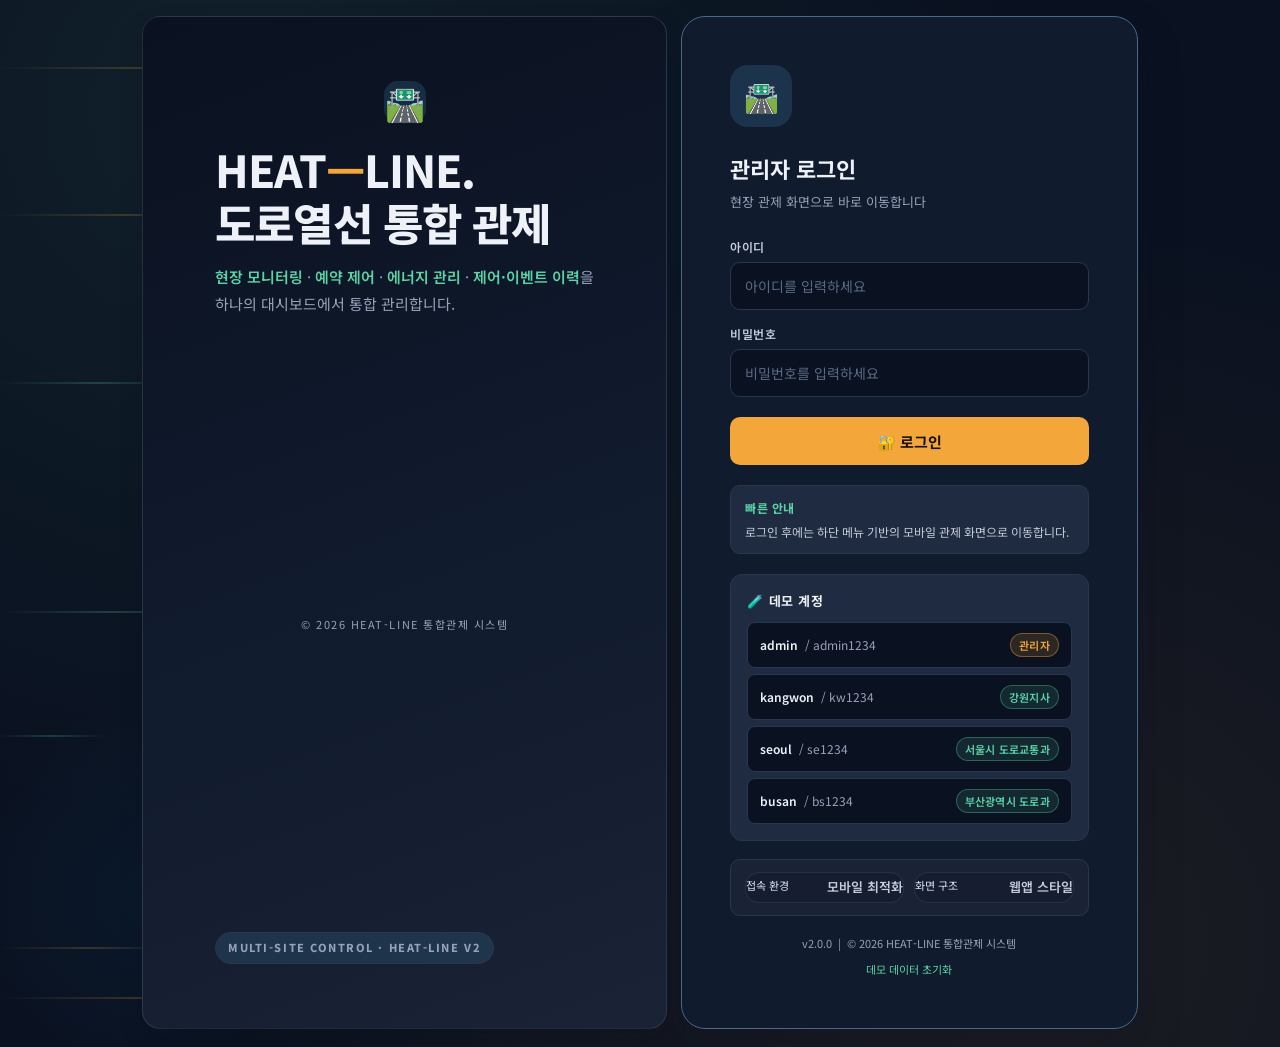
==== commit 8ca9ead6: "Add files via upload" ====
--- a/controllers.html
+++ b/controllers.html
@@ -3,12 +3,319 @@
 <head>
   <meta charset="UTF-8">
   <meta name="viewport" content="width=device-width, initial-scale=1.0">
-  <meta name="theme-color" content="#0d1b2a">
-  <title>장비 목록 - 도로 열선 통합관제 시스템</title>
+  <meta name="theme-color" content="#0A1120">
+  <title>장비 목록 - HEAT-LINE 통합관제</title>
   <link href="https://fonts.googleapis.com/css2?family=Noto+Sans+KR:wght@300;400;500;600;700;800;900&display=swap" rel="stylesheet">
   <link rel="stylesheet" href="css/style.css">
+  <style>
+    /* ===== HEAT-LINE v2 Controllers Theme (scoped, body.v2-theme 전용) ===== */
+    body.v2-theme {
+      --v2-bg: #0A1120;
+      --v2-bg-2: #111B2E;
+      --v2-panel: #1F2B41;
+      --v2-panel-2: #1A2235;
+      --v2-border: #2A3650;
+      --v2-text: #EEF2F8;
+      --v2-text-dim: #C5CDDB;
+      --v2-text-mute: #96A2B8;
+      --v2-amber: #F3A73B;
+      --v2-amber-ink: #1A1200;
+      --v2-mint: #5BD3A6;
+      --v2-red: #F07070;
+
+      --bg: var(--v2-bg);
+      --bg-dark: var(--v2-bg);
+      --bg-secondary: var(--v2-bg-2);
+      --bg-card: var(--v2-panel);
+      --panel: var(--v2-panel);
+      --card: var(--v2-panel);
+      --card-bg: var(--v2-panel);
+      --border: var(--v2-border);
+      --text: var(--v2-text);
+      --text-primary: var(--v2-text);
+      --text-secondary: var(--v2-text-dim);
+      --text-muted: var(--v2-text-mute);
+      --accent: var(--v2-amber);
+      --primary: var(--v2-amber);
+
+      background: var(--v2-bg);
+      color: var(--v2-text);
+      font-family: 'Noto Sans KR', -apple-system, BlinkMacSystemFont, 'Segoe UI', sans-serif;
+    }
+
+    body.v2-theme .app-layout,
+    body.v2-theme .main-content,
+    body.v2-theme .page-body {
+      background: var(--v2-bg);
+      color: var(--v2-text);
+    }
+
+    body.v2-theme .sidebar {
+      background: var(--v2-bg-2);
+      border-right: 1px solid var(--v2-border);
+      color: var(--v2-text-dim);
+    }
+    body.v2-theme .sidebar a,
+    body.v2-theme .sidebar .nav-item {
+      color: var(--v2-text-dim);
+    }
+    body.v2-theme .sidebar a:hover,
+    body.v2-theme .sidebar .nav-item:hover,
+    body.v2-theme .sidebar .nav-item.active {
+      background: var(--v2-panel);
+      color: var(--v2-amber);
+    }
+    body.v2-theme .app-header,
+    body.v2-theme .header {
+      background: var(--v2-bg-2);
+      border-bottom: 1px solid var(--v2-border);
+      color: var(--v2-text);
+    }
+
+    /* 필터 툴바 / 테이블 카드 */
+    body.v2-theme .filter-toolbar.controllers-filter-toolbar {
+      background: var(--v2-panel) !important;
+      border: 1px solid var(--v2-border) !important;
+      color: var(--v2-text);
+    }
+    body.v2-theme .search-box input {
+      background: var(--v2-bg);
+      border: 1px solid var(--v2-border);
+      color: var(--v2-text);
+      border-radius: 8px;
+      padding: 8px 10px;
+      outline: none;
+    }
+    body.v2-theme .search-box input::placeholder { color: var(--v2-text-mute); }
+    body.v2-theme .search-box input:focus { border-color: var(--v2-amber); }
+
+    body.v2-theme .table-section {
+      background: var(--v2-panel);
+      border: 1px solid var(--v2-border);
+      border-radius: 14px;
+      color: var(--v2-text);
+      box-shadow: 0 6px 24px rgba(0,0,0,0.25);
+    }
+    body.v2-theme .table-header h2 { color: var(--v2-text); }
+    body.v2-theme .table-header a { color: var(--v2-mint) !important; }
+    body.v2-theme thead th {
+      background: var(--v2-panel-2);
+      color: var(--v2-text-mute);
+      border-bottom: 1px solid var(--v2-border);
+      font-size: 12px;
+      letter-spacing: 0.04em;
+    }
+    body.v2-theme tbody td {
+      border-bottom: 1px solid var(--v2-border);
+      color: var(--v2-text-dim);
+    }
+    body.v2-theme tbody tr:hover { background: rgba(91,211,166,0.04); }
+
+    /* 폼 컨트롤 v2 */
+    body.v2-theme .form-label { display:block; font-size:13px; color:var(--v2-text-mute); margin-bottom:6px; font-weight:600; }
+    body.v2-theme .video-form-help { margin-top:6px; color:var(--v2-text-mute); font-size:12px; line-height:1.5; }
+    body.v2-theme .video-form-help code { color:var(--v2-mint); }
+    body.v2-theme .form-input,
+    body.v2-theme .form-select,
+    body.v2-theme .form-textarea {
+      width:100%; background:var(--v2-bg); border:1px solid var(--v2-border); color:var(--v2-text);
+      border-radius:10px; padding:11px 12px; outline:none; font-size:14px;
+    }
+    body.v2-theme .form-input:focus,
+    body.v2-theme .form-select:focus,
+    body.v2-theme .form-textarea:focus {
+      border-color: var(--v2-amber);
+      box-shadow: 0 0 0 3px rgba(243,167,59,0.12);
+    }
+    body.v2-theme .compact-select { min-width:170px; }
+    body.v2-theme .form-textarea { min-height:100px; resize:vertical; }
+
+    /* 버튼 v2 */
+    body.v2-theme .btn-primary {
+      background: var(--v2-amber);
+      color: var(--v2-amber-ink);
+      border: none;
+      font-weight: 700;
+    }
+    body.v2-theme .btn-primary:hover { filter: brightness(1.08); }
+    body.v2-theme .btn-secondary {
+      background: var(--v2-panel-2);
+      color: var(--v2-text-dim);
+      border: 1px solid var(--v2-border);
+    }
+    body.v2-theme .btn-secondary:hover { border-color: var(--v2-amber); color: var(--v2-amber); }
+    body.v2-theme .btn-danger {
+      background: var(--v2-red);
+      color: #1A0A0A;
+      border: none;
+      font-weight: 700;
+    }
+    body.v2-theme .btn-warning {
+      background: var(--v2-amber);
+      color: var(--v2-amber-ink);
+      border: none;
+      font-weight: 700;
+    }
+    body.v2-theme .table-action-buttons { display:flex; gap:6px; flex-wrap:wrap; }
+    body.v2-theme .table-action-buttons .btn { white-space:nowrap; }
+    body.v2-theme .btn-provision-trigger {
+      box-shadow: 0 8px 18px rgba(243, 167, 59, 0.18);
+    }
+
+    /* 배지 v2 톤 */
+    body.v2-theme .badge { border-radius: 999px; }
+    body.v2-theme .badge-online {
+      background: rgba(91,211,166,0.14);
+      color: var(--v2-mint);
+      border: 1px solid rgba(91,211,166,0.35);
+    }
+    body.v2-theme .badge-warning {
+      background: rgba(243,167,59,0.14);
+      color: var(--v2-amber);
+      border: 1px solid rgba(243,167,59,0.4);
+    }
+    body.v2-theme .badge-danger {
+      background: rgba(240,112,112,0.14);
+      color: var(--v2-red);
+      border: 1px solid rgba(240,112,112,0.4);
+    }
+    body.v2-theme .badge-offline {
+      background: rgba(150,162,184,0.12);
+      color: var(--v2-text-mute);
+      border: 1px solid rgba(150,162,184,0.3);
+    }
+
+    /* 모달 v2 */
+    body.v2-theme .modal-backdrop { background: rgba(10,17,32,0.72); }
+    body.v2-theme .modal-box {
+      background: var(--v2-panel);
+      border: 1px solid var(--v2-border);
+      color: var(--v2-text);
+      border-radius: 14px;
+      box-shadow: 0 16px 48px rgba(0,0,0,0.4);
+    }
+    body.v2-theme .modal-header { border-bottom: 1px solid var(--v2-border); }
+    body.v2-theme .modal-title { color: var(--v2-text); }
+    body.v2-theme .modal-close { color: var(--v2-text-mute); }
+    body.v2-theme .confirm-modal { color: var(--v2-text-dim); }
+    body.v2-theme .modal-footer { border-top: 1px solid var(--v2-border); }
+
+    /* 프로비전 모달 v2 */
+    body.v2-theme .provision-modal-body { display:grid; gap:14px; }
+    body.v2-theme .provision-modal-summary {
+      padding:14px 16px;
+      border-radius:14px;
+      border:1px solid rgba(243, 167, 59, 0.28);
+      background:linear-gradient(180deg, rgba(243,167,59,0.12), rgba(26,34,53,0.6));
+    }
+    body.v2-theme .provision-modal-summary__label {
+      font-size:12px;
+      color:var(--v2-amber);
+      font-weight:700;
+      margin-bottom:6px;
+      letter-spacing:0.04em;
+    }
+    body.v2-theme .provision-modal-summary__value {
+      font-size:18px;
+      font-weight:800;
+      color:var(--v2-text);
+      line-height:1.35;
+    }
+    body.v2-theme .provision-modal-summary__sub {
+      margin-top:6px;
+      font-size:13px;
+      color:var(--v2-text-dim);
+      font-family:monospace;
+    }
+    body.v2-theme .provision-modal-field { display:grid; gap:6px; }
+    body.v2-theme .provision-modal-notice {
+      padding:12px 14px;
+      border-radius:12px;
+      background:rgba(17, 27, 46, 0.72);
+      border:1px solid var(--v2-border);
+      color:var(--v2-text-dim);
+      font-size:13px;
+      line-height:1.55;
+    }
+    body.v2-theme .provision-result {
+      display:grid;
+      gap:12px;
+      padding:14px;
+      border-radius:14px;
+      background:rgba(10, 17, 32, 0.5);
+      border:1px solid rgba(91, 211, 166, 0.25);
+    }
+    body.v2-theme .provision-result__header {
+      font-size:13px;
+      color:var(--v2-text-mute);
+      font-weight:700;
+    }
+    body.v2-theme .provision-result__key-row {
+      display:flex;
+      gap:10px;
+      align-items:center;
+      flex-wrap:wrap;
+    }
+    body.v2-theme .provision-result__key-row code {
+      flex:1 1 240px;
+      display:block;
+      padding:12px 14px;
+      border-radius:12px;
+      background:#05080F;
+      border:1px dashed rgba(91, 211, 166, 0.35);
+      color:var(--v2-mint);
+      font-size:14px;
+      font-weight:700;
+      line-height:1.5;
+      word-break:break-all;
+    }
+    body.v2-theme .provision-result__meta {
+      display:grid;
+      grid-template-columns:repeat(3, minmax(0, 1fr));
+      gap:10px;
+    }
+    body.v2-theme .provision-result__meta-item {
+      display:grid;
+      gap:4px;
+      padding:10px 12px;
+      border-radius:12px;
+      background:rgba(238,242,248,0.04);
+      border:1px solid rgba(238,242,248,0.07);
+    }
+    body.v2-theme .provision-result__meta-item span {
+      font-size:11px;
+      color:var(--v2-text-mute);
+    }
+    body.v2-theme .provision-result__meta-item strong {
+      color:var(--v2-text);
+      font-size:13px;
+      line-height:1.45;
+      word-break:break-word;
+    }
+
+    /* 모바일 카드 v2 */
+    body.v2-theme .mobile-record-card {
+      background: var(--v2-panel);
+      border: 1px solid var(--v2-border);
+      color: var(--v2-text);
+      border-radius: 12px;
+    }
+    body.v2-theme .mobile-record-card__title { color: var(--v2-text); }
+    body.v2-theme .mobile-record-card__sub,
+    body.v2-theme .mobile-record-card__meta { color: var(--v2-text-mute); }
+    body.v2-theme .mobile-summary-chip { background: var(--v2-panel-2); border: 1px solid var(--v2-border); }
+    body.v2-theme .mobile-summary-chip .label,
+    body.v2-theme .mobile-record-item .label { color: var(--v2-text-mute); }
+    body.v2-theme .mobile-summary-chip .value,
+    body.v2-theme .mobile-record-item .value { color: var(--v2-text); }
+
+    @media (max-width: 900px) {
+      #controller-modal .modal-body > div { grid-template-columns:1fr !important; }
+      .provision-result__meta { grid-template-columns:1fr; }
+    }
+  </style>
 </head>
-<body>
+<body class="v2-theme">
   <div id="sidebar-placeholder"></div>
 
   <div class="app-layout">
@@ -18,8 +325,8 @@
       <div class="page-body">
         <div id="stats-container"></div>
 
-        <div style="background:var(--bg-card);border:1px solid var(--border);border-radius:var(--radius);padding:16px 20px;margin-bottom:20px;display:flex;gap:12px;flex-wrap:wrap;align-items:center;">
-          <div class="search-box" style="min-width:240px;">
+        <div class="filter-toolbar controllers-filter-toolbar" style="background:var(--bg-card);border:1px solid var(--border);border-radius:var(--radius);padding:16px 20px;margin-bottom:20px;display:flex;gap:12px;flex-wrap:wrap;align-items:center;">
+          <div class="search-box controllers-search-box" style="min-width:240px;">
             <span>🔍</span>
             <input type="text" id="search-input" placeholder="제어기명, 주소, 시리얼 검색..." oninput="filterTable()">
           </div>
@@ -45,23 +352,23 @@
             <option value="good">✅ 정상</option>
           </select>
 
-          <div id="admin-filter-wrap" style="display:none;">
+          <div id="admin-filter-wrap" class="controllers-admin-filter" style="display:none;">
             <select id="filter-customer" onchange="filterTable()" class="form-select compact-select">
               <option value="">전체 고객사</option>
             </select>
           </div>
 
-          <div style="margin-left:auto;display:flex;gap:8px;align-items:center;flex-wrap:wrap;">
+          <div class="filter-toolbar__spacer controllers-filter-actions" style="margin-left:auto;display:flex;gap:8px;align-items:center;flex-wrap:wrap;">
             <button class="btn btn-secondary btn-sm" onclick="resetFilters()">필터 초기화</button>
             <button id="admin-add-btn" class="btn btn-primary btn-sm" style="display:none;" onclick="openControllerModal()">➕ 장비 등록</button>
-            <span id="result-count" style="display:flex;align-items:center;font-size:13px;color:#94a3b8;padding:0 4px;"></span>
+            <span id="result-count" class="controllers-result-count" style="display:flex;align-items:center;font-size:13px;color:#96A2B8;padding:0 4px;"></span>
           </div>
         </div>
 
-        <div class="table-section">
+        <div class="table-section has-mobile-list controllers-v4-preview">
           <div class="table-header">
             <h2>📋 <span id="list-title">장비 목록</span></h2>
-            <div style="display:flex;gap:8px;">
+            <div class="controllers-table-actions" style="display:flex;gap:8px;">
               <button class="btn btn-secondary btn-sm" onclick="loadData()">🔄 새로고침</button>
             </div>
           </div>
@@ -83,12 +390,14 @@
                 </tr>
               </thead>
               <tbody id="controllers-tbody">
-                <tr><td colspan="10" style="text-align:center;padding:40px;color:#64748b;"><div class="loading-spinner" style="margin:0 auto 10px"></div><br>로딩 중...</td></tr>
+                <tr><td colspan="10" style="text-align:center;padding:40px;color:#96A2B8;"><div class="loading-spinner" style="margin:0 auto 10px"></div><br>로딩 중...</td></tr>
               </tbody>
             </table>
           </div>
 
-          <div id="empty-state" class="hidden" style="padding:60px 20px;text-align:center;color:#64748b;">
+          <div id="controllers-mobile-list" class="mobile-record-list"></div>
+
+          <div id="empty-state" class="hidden" style="padding:60px 20px;text-align:center;color:#96A2B8;">
             <div style="font-size:48px;margin-bottom:12px;">📭</div>
             <div style="font-size:16px;font-weight:600;margin-bottom:8px;">장비가 없습니다</div>
             <div style="font-size:14px;">검색 조건을 변경해보세요.</div>
@@ -162,6 +471,7 @@
             <select id="form-heater-mode" class="form-select">
               <option value="auto">auto</option>
               <option value="manual">manual</option>
+              <option value="schedule">schedule</option>
             </select>
           </div>
           <div>
@@ -173,49 +483,14 @@
             <label for="form-allow-customer-control">고객사 제어 허용</label>
           </div>
           <div style="grid-column:1 / -1;">
-            <label class="form-label">카메라 URL</label>
-            <input id="form-camera-url" class="form-input" type="text" placeholder="예: http://device-ip/stream.mjpg">
-          </div>
-          <div>
-            <label class="form-label">연결 방식</label>
-            <select id="form-pairing-mode" class="form-select">
-              <option value="manual">수동 연결</option>
-              <option value="auto-provision">자동 프로비저닝</option>
-            </select>
-          </div>
-          <div>
-            <label class="form-label">페어링 상태</label>
-            <input id="form-pairing-status" class="form-input" type="text" readonly placeholder="pending / claimed / active">
-          </div>
-          <div>
-            <label class="form-label">마지막 Claim 시각</label>
-            <input id="form-last-claimed-at" class="form-input" type="text" readonly placeholder="-">
+            <label class="form-label">카메라 URL (브라우저 재생 URL)</label>
+            <input id="form-camera-url" class="form-input" type="text" placeholder="예: https://pi-tunnel.example.com/stream.mjpg 또는 https://pi-tunnel.example.com/live/main/index.m3u8">
+            <div class="video-form-help">라즈베리파이가 RTSP를 연결한 뒤 브라우저에서 열 수 있는 MJPEG/HLS 주소를 입력합니다. 비워두면 장비 API Base URL 기준으로 <code>/stream.mjpg</code> 를 자동 추정합니다.</div>
           </div>
           <div style="grid-column:1 / -1;">
-            <label class="form-label">장비 API Base URL</label>
-            <input id="form-device-api-base" class="form-input" type="text" placeholder="예: 192.168.0.50 또는 http://192.168.0.50:9000/api/v1">
-            <div style="font-size:12px;color:#94a3b8;margin-top:6px;">
-              자동 프로비저닝 모드에서는 비워둬도 됩니다. 수동 연결 모드에서는 IP만 입력해도 자동으로 http://IP:9000/api/v1 형식으로 변환됩니다.
-            </div>
-          </div>
-          <div style="grid-column:1 / -1;padding:12px;border:1px dashed var(--border);border-radius:12px;background:rgba(15,23,42,.35);">
-            <div style="display:flex;justify-content:space-between;align-items:center;gap:12px;flex-wrap:wrap;">
-              <div>
-                <div style="font-size:13px;font-weight:700;color:var(--text-primary);">자동 프로비저닝</div>
-                <div style="font-size:12px;color:#94a3b8;margin-top:4px;">저장 후 프로비전 키를 발급해서 Pi의 PROVISION_KEY 값으로 넣습니다.</div>
-              </div>
-              <button type="button" class="btn btn-secondary btn-sm" id="issue-provision-key-btn" onclick="issueProvisionKey()">🔑 프로비전 키 발급</button>
-            </div>
-            <div style="display:grid;grid-template-columns:1fr 220px;gap:12px;margin-top:12px;">
-              <div>
-                <label class="form-label">발급된 프로비전 키</label>
-                <input id="form-provision-key" class="form-input" type="text" readonly placeholder="저장 후 발급">
-              </div>
-              <div>
-                <label class="form-label">키 만료 시각</label>
-                <input id="form-provision-key-expires-at" class="form-input" type="text" readonly placeholder="-">
-              </div>
-            </div>
+            <label class="form-label">장비 API Base URL *</label>
+            <input id="form-device-api-base" class="form-input" type="text" placeholder="예: https://pi-tunnel.example.com/api/v1">
+            <div class="video-form-help">상태 조회·명령 전달용 Raspberry Pi API 주소입니다. 기존 터널 URL 방식을 그대로 사용합니다.</div>
           </div>
           <div style="grid-column:1 / -1;">
             <label class="form-label">비고</label>
@@ -230,28 +505,71 @@
     </div>
   </div>
 
-  <style>
-    .form-label { display:block; font-size:13px; color:#94a3b8; margin-bottom:6px; font-weight:600; }
-    .form-input, .form-select, .form-textarea {
-      width:100%; background:var(--bg-dark); border:1px solid var(--border); color:var(--text-primary);
-      border-radius:10px; padding:11px 12px; outline:none; font-size:14px;
-    }
-    .compact-select { min-width:170px; }
-    .form-textarea { min-height:100px; resize:vertical; }
-    .table-action-buttons { display:flex; gap:6px; flex-wrap:wrap; }
-    .table-action-buttons .btn { white-space:nowrap; }
-    @media (max-width: 900px) {
-      #controller-modal .modal-body > div { grid-template-columns:1fr !important; }
-    }
-  </style>
-
-  <script src="js/app.js?v=20260407-3"></script>
+  <div id="provision-modal" class="modal-backdrop">
+    <div class="modal-box provision-modal-box" style="max-width:560px;">
+      <div class="modal-header">
+        <div class="modal-title">프로비전키 재발급</div>
+        <button class="modal-close" onclick="closeModal('provision-modal')">✕</button>
+      </div>
+      <div class="modal-body provision-modal-body">
+        <div class="provision-modal-summary">
+          <div class="provision-modal-summary__label">대상 장비</div>
+          <div class="provision-modal-summary__value" id="provision-controller-name">-</div>
+          <div class="provision-modal-summary__sub" id="provision-controller-serial">-</div>
+        </div>
+
+        <div class="provision-modal-field">
+          <label class="form-label" for="provision-ttl">키 유효 시간</label>
+          <select id="provision-ttl" class="form-select">
+            <option value="10">10분</option>
+            <option value="30" selected>30분</option>
+            <option value="60">1시간</option>
+            <option value="180">3시간</option>
+            <option value="1440">24시간</option>
+          </select>
+        </div>
+
+        <div class="provision-modal-notice">
+          재발급 시 최신 키만 유효합니다. 발급 직후 바로 복사해 장비 등록에 사용하세요.
+        </div>
+
+        <div id="provision-result" class="provision-result hidden">
+          <div class="provision-result__header">새 프로비전키</div>
+          <div class="provision-result__key-row">
+            <code id="provision-key-value">발급 후 여기에 표시됩니다.</code>
+            <button class="btn btn-secondary btn-sm" id="provision-copy-btn" type="button">복사</button>
+          </div>
+          <div class="provision-result__meta">
+            <div class="provision-result__meta-item">
+              <span>발급 시각</span>
+              <strong id="provision-issued-at">-</strong>
+            </div>
+            <div class="provision-result__meta-item">
+              <span>만료 시각</span>
+              <strong id="provision-expires-at">-</strong>
+            </div>
+            <div class="provision-result__meta-item">
+              <span>상태</span>
+              <strong id="provision-pairing-status">-</strong>
+            </div>
+          </div>
+        </div>
+      </div>
+      <div class="modal-footer provision-modal-footer">
+        <button class="btn btn-secondary" onclick="closeModal('provision-modal')">닫기</button>
+        <button class="btn btn-warning" id="provision-issue-btn" type="button">새 키 발급</button>
+      </div>
+    </div>
+  </div>
+
+  <script src="js/app.js"></script>
   <script>
     let session = null;
     let allControllers = [];
     let allCustomers = [];
     let filtered = [];
     let editingControllerId = null;
+    let provisioningControllerId = null;
 
     function $(id) {
       return document.getElementById(id);
@@ -298,47 +616,59 @@
       $('form-as-expire-at').value = controller?.as_expire_at || '';
       $('form-heater-mode').value = controller?.heater_mode || 'auto';
       $('form-snow-threshold').value = controller?.snow_threshold ?? 0.8;
-      $('form-camera-url').value = controller?.camera_url || '';
+      $('form-camera-url').value = controller?.playback_url || controller?.camera_url || '';
       $('form-device-api-base').value = controller?.device_api_base || '';
-      $('form-pairing-mode').value = controller?.device_api_base ? 'manual' : 'auto-provision';
-      $('form-pairing-status').value = controller?.pairing_status || 'pending';
-      $('form-last-claimed-at').value = controller?.last_claimed_at || '';
-      $('form-provision-key').value = '';
-      $('form-provision-key-expires-at').value = controller?.provision_key_expires_at || '';
       $('form-allow-customer-control').checked = controller?.allow_customer_control !== false;
       $('form-note').value = controller?.note || '';
     }
 
-    function normalizeDeviceApiBaseInput(raw) {
-      const value = String(raw || '').trim();
-      if (!value) return null;
-
-      const withScheme = /^https?:\/\//i.test(value) ? value : `http://${value}`;
-      let url;
+    function normalizeHttpUrlValue(value) {
+      const trimmed = String(value || '').trim();
+      if (!trimmed) return '';
       try {
-        url = new URL(withScheme);
-      } catch (error) {
-        throw new Error('장비 API Base URL 형식을 확인해주세요.');
-      }
-
-      if (!url.port) {
-        url.port = '9000';
-      }
-
-      const path = (url.pathname || '').replace(/\/+$/, '');
-      if (!path || path === '/') {
-        url.pathname = '/api/v1';
-      }
-
-      return url.toString().replace(/\/$/, '');
+        const url = new URL(trimmed);
+        if (!/^https?:$/i.test(url.protocol)) return '';
+        return url.toString().replace(/\/+$/, '');
+      } catch (_) {
+        return '';
+      }
+    }
+
+    function stripApiSuffix(url) {
+      return String(url || '').replace(/\/api\/v\d+$/i, '');
+    }
+
+    function inferStreamTypeFromUrl(url) {
+      const value = String(url || '').trim().toLowerCase();
+      if (!value) return 'mjpeg';
+      if (value.includes('.m3u8')) return 'hls';
+      if (value.includes('/webrtc') || value.includes('whep')) return 'webrtc';
+      if (value.includes('.mp4')) return 'mp4';
+      return 'mjpeg';
+    }
+
+    function inferCameraUrlFromApiBase(apiBase) {
+      const normalizedBase = normalizeHttpUrlValue(apiBase);
+      if (!normalizedBase) return '';
+      return `${stripApiSuffix(normalizedBase)}/stream.mjpg`;
+    }
+
+    function syncCameraUrlSuggestion() {
+      const cameraInput = $('form-camera-url');
+      const currentCameraUrl = normalizeHttpUrlValue(cameraInput.value);
+      if (currentCameraUrl) return;
+      const inferred = inferCameraUrlFromApiBase($('form-device-api-base').value);
+      if (inferred) cameraInput.value = inferred;
     }
 
     function getControllerPayloadFromForm() {
       const latitude = $('form-latitude').value.trim();
       const longitude = $('form-longitude').value.trim();
       const thresholdRaw = $('form-snow-threshold').value.trim();
-      const pairingMode = $('form-pairing-mode').value;
-      const deviceApiBase = normalizeDeviceApiBaseInput($('form-device-api-base').value);
+      const deviceApiBase = normalizeHttpUrlValue($('form-device-api-base').value);
+      const cameraUrl = normalizeHttpUrlValue($('form-camera-url').value) || inferCameraUrlFromApiBase(deviceApiBase) || null;
+      const streamType = inferStreamTypeFromUrl(cameraUrl);
+      const publicBaseUrl = cameraUrl ? (() => { try { return new URL(cameraUrl).origin; } catch (_) { return null; } })() : null;
       return {
         customer_id: Number($('form-customer-id').value),
         controller_name: $('form-controller-name').value.trim(),
@@ -348,42 +678,27 @@
         latitude: latitude ? Number(latitude) : null,
         longitude: longitude ? Number(longitude) : null,
         as_expire_at: $('form-as-expire-at').value || null,
-        camera_url: $('form-camera-url').value.trim() || null,
-        device_api_base: pairingMode === 'manual' ? deviceApiBase : null,
+        camera_url: cameraUrl,
+        playback_url: cameraUrl,
+        device_api_base: deviceApiBase,
         heater_mode: $('form-heater-mode').value,
         snow_threshold: thresholdRaw ? Number(thresholdRaw) : 0.8,
         allow_customer_control: $('form-allow-customer-control').checked,
-        note: $('form-note').value.trim() || ''
+        note: $('form-note').value.trim() || '',
+        stream_type: streamType,
+        playback_protocol: streamType,
+        public_base_url: publicBaseUrl
       };
     }
 
     function validateControllerPayload(payload) {
-      if (!payload.customer_id || !payload.controller_name || !payload.serial_no || !payload.install_address || !payload.install_location) {
+      if (!payload.customer_id || !payload.controller_name || !payload.serial_no || !payload.install_address || !payload.install_location || !payload.device_api_base) {
         throw new Error('필수 항목을 모두 입력해주세요.');
-      }
-      const pairingMode = $('form-pairing-mode').value;
-      if (pairingMode === 'manual' && !payload.device_api_base) {
-        throw new Error('수동 연결 모드에서는 장비 API Base URL 이 필요합니다.');
       }
       if (payload.latitude !== null && Number.isNaN(payload.latitude)) throw new Error('위도 값을 확인해주세요.');
       if (payload.longitude !== null && Number.isNaN(payload.longitude)) throw new Error('경도 값을 확인해주세요.');
       if (Number.isNaN(payload.snow_threshold)) throw new Error('눈 감지 임계값을 확인해주세요.');
-    }
-
-    async function issueProvisionKey() {
-      if (!editingControllerId) {
-        Utils.toast('먼저 저장 필요', '장비를 먼저 저장한 뒤 프로비전 키를 발급하세요.', 'warning');
-        return;
-      }
-      try {
-        const result = await API.issueProvisionKey(editingControllerId, { ttl_minutes: 30 });
-        $('form-provision-key').value = result.provision_key || '';
-        $('form-provision-key-expires-at').value = result.provision_key_expires_at || '';
-        $('form-pairing-status').value = result.pairing_status || 'pending';
-        Utils.toast('발급 완료', '프로비전 키가 발급되었습니다. Pi의 PROVISION_KEY 값으로 넣으세요.', 'success');
-      } catch (error) {
-        Utils.toast('발급 실패', error.message, 'error');
-      }
+      if (!payload.camera_url) throw new Error('카메라 URL 또는 장비 API Base URL을 확인해주세요.');
     }
 
     function openControllerModal(controllerId = null) {
@@ -393,6 +708,97 @@
       $('controller-save-btn').textContent = controller ? '수정 저장' : '등록';
       fillControllerForm(controller || null);
       openModal('controller-modal');
+    }
+
+    function getPairingStatusLabel(status) {
+      const map = {
+        issued: '발급됨',
+        claimed: '등록 완료',
+        expired: '만료',
+        pending: '대기 중'
+      };
+      return map[status] || (status || '-');
+    }
+
+    function resetProvisionModal(controller = null) {
+      provisioningControllerId = controller ? String(controller.id) : null;
+      $('provision-controller-name').textContent = controller?.controller_name || '-';
+      $('provision-controller-serial').textContent = controller?.serial_no || '-';
+      $('provision-ttl').value = '30';
+      $('provision-key-value').textContent = '발급 후 여기에 표시됩니다.';
+      $('provision-issued-at').textContent = '-';
+      $('provision-expires-at').textContent = '-';
+      $('provision-pairing-status').textContent = '-';
+      $('provision-result').classList.add('hidden');
+      $('provision-copy-btn').disabled = true;
+      $('provision-issue-btn').disabled = !controller;
+      $('provision-issue-btn').textContent = '새 키 발급';
+    }
+
+    function openProvisionKeyModal(controllerId) {
+      const controller = allControllers.find(item => String(item.id) === String(controllerId));
+      if (!controller) {
+        Utils.toast('장비 확인 실패', '대상 장비 정보를 찾을 수 없습니다.', 'error');
+        return;
+      }
+      resetProvisionModal(controller);
+      openModal('provision-modal');
+    }
+
+    async function issueProvisionKeyFromModal() {
+      if (!provisioningControllerId) {
+        Utils.toast('발급 실패', '대상 장비가 선택되지 않았습니다.', 'error');
+        return;
+      }
+
+      const issueBtn = $('provision-issue-btn');
+      const prevText = issueBtn.textContent;
+      issueBtn.disabled = true;
+      issueBtn.textContent = '발급 중...';
+
+      try {
+        const ttlMinutes = Number($('provision-ttl').value || 30);
+        const controller = allControllers.find(item => String(item.id) === String(provisioningControllerId));
+        const result = await API.issueProvisionKey(provisioningControllerId, { ttl_minutes: ttlMinutes });
+
+        $('provision-key-value').textContent = result?.provision_key || '-';
+        $('provision-issued-at').textContent = Utils.formatDateTime(result?.provision_key_issued_at || new Date().toISOString());
+        $('provision-expires-at').textContent = Utils.formatDateTime(result?.provision_key_expires_at || '-');
+        $('provision-pairing-status').textContent = getPairingStatusLabel(result?.pairing_status);
+        $('provision-result').classList.remove('hidden');
+        $('provision-copy-btn').disabled = !(result?.provision_key);
+
+        Utils.toast('재발급 완료', `${controller?.controller_name || '장비'} 프로비전키가 발급되었습니다.`, 'success');
+      } catch (error) {
+        Utils.toast('재발급 실패', error.message, 'error');
+      } finally {
+        issueBtn.disabled = false;
+        issueBtn.textContent = prevText;
+      }
+    }
+
+    async function copyProvisionKeyToClipboard() {
+      const value = $('provision-key-value').textContent.trim();
+      if (!value || value === '발급 후 여기에 표시됩니다.' || value === '-') {
+        Utils.toast('복사할 키 없음', '먼저 새 프로비전키를 발급해주세요.', 'error');
+        return;
+      }
+
+      try {
+        if (navigator.clipboard?.writeText) {
+          await navigator.clipboard.writeText(value);
+        } else {
+          const tempInput = document.createElement('textarea');
+          tempInput.value = value;
+          document.body.appendChild(tempInput);
+          tempInput.select();
+          document.execCommand('copy');
+          document.body.removeChild(tempInput);
+        }
+        Utils.toast('복사 완료', '프로비전키를 클립보드에 복사했습니다.', 'success');
+      } catch (error) {
+        Utils.toast('복사 실패', '클립보드 복사에 실패했습니다. 직접 복사해주세요.', 'error');
+      }
     }
 
     async function saveController() {
@@ -452,6 +858,9 @@
       }
 
       $('controller-save-btn').addEventListener('click', saveController);
+      $('form-device-api-base').addEventListener('blur', syncCameraUrlSuggestion);
+      $('provision-issue-btn').addEventListener('click', issueProvisionKeyFromModal);
+      $('provision-copy-btn').addEventListener('click', copyProvisionKeyToClipboard);
       await loadData();
       startClock();
 
@@ -544,8 +953,59 @@
       filterTable();
     }
 
+    function renderAsBadge(ctrl) {
+      const days = Utils.calcAsRemaining(ctrl.as_expire_at);
+      const status = Utils.getAsStatus(days);
+      if (status === 'unknown') return '<span class="badge badge-offline">-</span>';
+      if (status === 'expired') return '<span class="badge badge-danger">만료</span>';
+      if (status === 'urgent') return `<span class="badge badge-danger">${days}일</span>`;
+      if (status === 'caution') return `<span class="badge badge-warning">${days}일</span>`;
+      return `<span class="badge badge-online">${days}일</span>`;
+    }
+
+    function renderMobileCard(ctrl, isAdmin) {
+      const temp = typeof ctrl.temperature === 'number' ? `${Number(ctrl.temperature).toFixed(1)}℃` : '-';
+      const locationLabel = ctrl.install_location || '-';
+      const addressLabel = ctrl.install_address || '-';
+      const customerLabel = customerNameById(ctrl.customer_id);
+      const snowLabel = ctrl.snow_detected ? '❄️ 감지' : '✅ 없음';
+      const heaterLabel = ctrl.heater_on ? '🔥 ON' : '❄️ OFF';
+      const statusTone = ['online', 'offline', 'warning', 'error'].includes(ctrl.status) ? ctrl.status : 'offline';
+      return `
+        <article class="mobile-record-card status-${statusTone}" onclick="location.href='detail.html?id=${ctrl.id}'">
+          <div class="mobile-record-card__accent"></div>
+          <div class="mobile-record-card__top">
+            <div class="mobile-record-card__heading">
+              <div class="mobile-record-card__title">${ctrl.controller_name || '-'}</div>
+              <div class="mobile-record-card__sub">${ctrl.serial_no || '-'} · ${locationLabel}</div>
+            </div>
+            <div class="mobile-record-card__status">${Utils.getStatusBadge(ctrl.status)}</div>
+          </div>
+          <div class="mobile-record-card__meta">${addressLabel}</div>
+          <div class="mobile-summary-strip mobile-summary-strip--controllers">
+            <div class="mobile-summary-chip compact"><div class="label">눈 감지</div><div class="value">${snowLabel}</div></div>
+            <div class="mobile-summary-chip compact"><div class="label">히터</div><div class="value">${heaterLabel}</div></div>
+            <div class="mobile-summary-chip compact"><div class="label">온도</div><div class="value">${temp}</div></div>
+          </div>
+          <div class="mobile-record-grid mobile-record-grid--controllers">
+            ${isAdmin ? `<div class="mobile-record-item emphasized"><div class="label">고객사</div><div class="value">${customerLabel}</div></div>` : ''}
+            <div class="mobile-record-item emphasized"><div class="label">잔여 AS</div><div class="value">${renderAsBadge(ctrl)}</div></div>
+            <div class="mobile-record-item wide"><div class="label">마지막 통신</div><div class="value">${Utils.timeAgo(ctrl.last_seen_at)}</div></div>
+          </div>
+          <div class="mobile-record-actions ${isAdmin ? 'mobile-record-actions--admin' : 'mobile-record-actions--viewer'}" onclick="event.stopPropagation();">
+            <button class="btn btn-primary btn-sm btn-priority" onclick="location.href='detail.html?id=${ctrl.id}'">상세 보기</button>
+            ${isAdmin ? `<button class="btn btn-secondary btn-sm btn-edit" onclick="openControllerModal('${ctrl.id}')">수정</button>` : ''}
+            ${isAdmin ? `<button class="btn btn-secondary btn-sm btn-schedule" onclick="location.href='schedules.html?controller_id=${ctrl.id}'">스케줄</button>` : ''}
+            ${isAdmin ? `<button class="btn btn-warning btn-sm btn-provision-trigger" onclick="openProvisionKeyModal('${ctrl.id}')">키 재발급</button>` : ''}
+            ${isAdmin ? `<button class="btn btn-danger btn-sm btn-delete" onclick="removeController('${ctrl.id}')">삭제</button>` : ''}
+          </div>
+        </article>
+      `;
+    }
+
     function renderTable() {
       const tbody = $('controllers-tbody');
+      const mobileList = $('controllers-mobile-list');
       const emptyState = $('empty-state');
       const resultCount = $('result-count');
       const isAdmin = session.role === 'admin';
@@ -553,6 +1013,7 @@
 
       if (!filtered.length) {
         tbody.innerHTML = '';
+        mobileList.innerHTML = '';
         emptyState.classList.remove('hidden');
         return;
       }
@@ -565,31 +1026,25 @@
           <tr onclick="location.href='detail.html?id=${ctrl.id}'" style="cursor:pointer;">
             <td>
               <div style="font-weight:700;">${ctrl.controller_name || '-'}</div>
-              <div style="font-size:12px;color:#94a3b8;font-family:monospace;">${ctrl.serial_no || '-'}</div>
+              <div style="font-size:12px;color:#96A2B8;font-family:monospace;">${ctrl.serial_no || '-'}</div>
             </td>
             ${isAdmin ? `<td>${customerNameById(ctrl.customer_id)}</td>` : ''}
             <td>
               <div>${ctrl.install_location || '-'}</div>
-              <div style="font-size:12px;color:#94a3b8;">${ctrl.install_address || '-'}</div>
+              <div style="font-size:12px;color:#96A2B8;">${ctrl.install_address || '-'}</div>
             </td>
             <td>${Utils.getStatusBadge(ctrl.status)}</td>
             <td>${ctrl.snow_detected ? '❄️ 감지' : '✅ 없음'}</td>
             <td>${ctrl.heater_on ? '🔥 ON' : 'OFF'}</td>
             <td>${temp}</td>
-            <td>${(function(){
-              const days = Utils.calcAsRemaining(ctrl.as_expire_at);
-              const status = Utils.getAsStatus(days);
-              if (status === 'unknown') return '<span class="badge badge-offline">-</span>';
-              if (status === 'expired') return '<span class="badge badge-danger">만료</span>';
-              if (status === 'urgent') return `<span class="badge badge-danger">${days}일</span>`;
-              if (status === 'caution') return `<span class="badge badge-warning">${days}일</span>`;
-              return `<span class="badge badge-online">${days}일</span>`;
-            })()}</td>
-            <td style="font-size:12px;color:#64748b;">${Utils.timeAgo(ctrl.last_seen_at)}</td>
+            <td>${renderAsBadge(ctrl)}</td>
+            <td style="font-size:12px;color:#96A2B8;">${Utils.timeAgo(ctrl.last_seen_at)}</td>
             ${isAdmin ? `
               <td onclick="event.stopPropagation();">
                 <div class="table-action-buttons">
+                  <button class="btn btn-secondary btn-sm" onclick="location.href='schedules.html?controller_id=${ctrl.id}'">스케줄</button>
                   <button class="btn btn-secondary btn-sm" onclick="openControllerModal('${ctrl.id}')">수정</button>
+                  <button class="btn btn-warning btn-sm btn-provision-trigger" onclick="openProvisionKeyModal('${ctrl.id}')">프로비전키</button>
                   <button class="btn btn-danger btn-sm" onclick="removeController('${ctrl.id}')">삭제</button>
                 </div>
               </td>
@@ -597,9 +1052,12 @@
           </tr>
         `;
       }).join('');
+
+      mobileList.innerHTML = filtered.map(ctrl => renderMobileCard(ctrl, isAdmin)).join('');
     }
 
     init();
   </script>
+<script type="module" src="https://static.cloudflareinsights.com/beacon.min.js/v31edd6df95cf4e85bb4c19e7a9bdbcba1788362987495" integrity="sha512-iIg7k2xntmwu6/uSb5tpc/hySgZc4eoL31yB29W6tJFo2akwjPWcEqnCEdJvGexCL0KEQwVYv5BlowfhVz26hg==" data-cf-beacon='{"version":"2024.11.0","token":"4edd5f8ec12a48cfa682ab8261b80a79","spa":2}' crossorigin="anonymous"></script>
 </body>
-</html>+</html>
--- a/css/style.css
+++ b/css/style.css
@@ -40,6 +40,11 @@
   overflow-x: hidden;
 }
 
+body.sidebar-open {
+  overflow: hidden;
+  touch-action: none;
+}
+
 a {
   color: var(--accent);
   text-decoration: none;
@@ -1428,7 +1433,8 @@
 
   .sidebar {
     transform: translateX(-280px);
-    width: 280px;
+    width: min(280px, 84vw);
+    max-width: 84vw;
   }
 
   .sidebar.open {
@@ -1441,6 +1447,18 @@
 
   .menu-toggle {
     display: block;
+  }
+
+  .top-header {
+    padding: 0 16px;
+  }
+
+  .header-title {
+    font-size: 16px;
+  }
+
+  .header-title span {
+    display: none;
   }
 
   .stats-grid {
@@ -1718,6 +1736,36 @@
   flex-wrap: wrap;
 }
 
+.controllers-filter-toolbar {
+  align-items: center;
+}
+
+.controllers-search-box {
+  flex: 1 1 260px;
+}
+
+.controllers-admin-filter {
+  flex: 0 1 220px;
+}
+
+.controllers-admin-filter select {
+  width: 100%;
+}
+
+.controllers-filter-actions {
+  margin-left: auto;
+}
+
+.controllers-result-count {
+  min-height: 36px;
+  white-space: nowrap;
+}
+
+.controllers-table-actions {
+  display: flex;
+  gap: 8px;
+}
+
 .page-section-title {
   font-size: 12px;
   color: var(--text-secondary);
@@ -1833,6 +1881,49 @@
   font-size: 18px;
   font-weight: 800;
   color: #fff;
+}
+
+.dashboard-alert {
+  box-shadow: 0 10px 24px rgba(7, 15, 30, 0.12);
+}
+
+.dashboard-alert__text {
+  min-width: 0;
+  line-height: 1.5;
+}
+
+.dashboard-alert__close {
+  flex-shrink: 0;
+}
+
+.dashboard-map-toolbar {
+  display: flex;
+  gap: 12px;
+  align-items: center;
+  flex-wrap: wrap;
+}
+
+.dashboard-map-legend {
+  display: flex;
+  gap: 8px;
+  align-items: center;
+  flex-wrap: wrap;
+  min-width: 0;
+}
+
+.dashboard-quick-sections {
+  display: grid;
+  grid-template-columns: 1fr 1fr;
+  gap: 20px;
+  margin-bottom: 24px;
+}
+
+.dashboard-warning-list {
+  padding: 0 0 8px;
+}
+
+.dashboard-event-list {
+  padding: 0 16px;
 }
 
 .detail-page {
@@ -2041,6 +2132,40 @@
 }
 
 @media (max-width: 768px) {
+  .dashboard-alert {
+    padding: 12px 14px !important;
+    margin-bottom: 16px !important;
+    align-items: flex-start !important;
+    gap: 10px !important;
+    font-size: 13px !important;
+  }
+
+  .dashboard-map-toolbar {
+    width: 100%;
+    display: grid;
+    gap: 10px;
+    align-items: stretch;
+  }
+
+  .dashboard-map-legend {
+    font-size: 12px;
+    line-height: 1.5;
+  }
+
+  .dashboard-quick-sections {
+    grid-template-columns: 1fr !important;
+    gap: 16px !important;
+    margin-bottom: 20px !important;
+  }
+
+  .dashboard-warning-list {
+    padding-bottom: 4px;
+  }
+
+  .dashboard-event-list {
+    padding: 0 12px 8px;
+  }
+
   .filter-toolbar {
     display: grid;
     grid-template-columns: 1fr;
@@ -2055,6 +2180,41 @@
     min-width: 0 !important;
   }
 
+  .controllers-filter-toolbar {
+    gap: 10px;
+  }
+
+  .controllers-admin-filter,
+  .controllers-admin-filter select {
+    width: 100%;
+    min-width: 0 !important;
+  }
+
+  .controllers-filter-actions {
+    display: grid;
+    grid-template-columns: 1fr 1fr;
+    gap: 8px;
+    width: 100%;
+    margin-left: 0;
+  }
+
+  .controllers-filter-actions .btn {
+    width: 100%;
+  }
+
+  .controllers-result-count {
+    grid-column: 1 / -1;
+    justify-content: center;
+    padding: 10px 12px !important;
+    border-radius: 10px;
+    background: rgba(255,255,255,0.06);
+    border: 1px solid rgba(255,255,255,0.08);
+  }
+
+  .controllers-table-actions {
+    width: 100%;
+  }
+
   .filter-toolbar__spacer {
     margin-left: 0;
   }
@@ -2081,17 +2241,69 @@
   .detail-topbar {
     padding: 16px;
     flex-direction: column;
-  }
-
-  .detail-topbar .top-actions,
+    gap: 14px;
+  }
+
+  .detail-card-header,
+  .detail-card-body,
+  .control-block {
+    padding-left: 16px;
+    padding-right: 16px;
+  }
+
+  .detail-card-header {
+    padding-top: 14px;
+    padding-bottom: 14px;
+  }
+
+  .detail-card-body {
+    padding-top: 16px;
+    padding-bottom: 16px;
+  }
+
+  .detail-badge-row {
+    gap: 8px;
+    margin-bottom: 14px;
+  }
+
+  .detail-topbar .top-actions {
+    display: grid;
+    grid-template-columns: 1fr 1fr;
+    gap: 10px;
+    width: 100%;
+  }
+
   .detail-topbar .top-actions .btn {
     width: 100%;
+    min-width: 0;
   }
 
   .metrics,
   .mobile-record-grid,
   .mobile-summary-strip {
     grid-template-columns: 1fr 1fr;
+    gap: 10px;
+  }
+
+  .metric {
+    padding: 12px;
+  }
+
+  .metric .value {
+    font-size: 20px;
+  }
+
+  .detail-card-meta,
+  .video-tip,
+  .helper-text,
+  .footer-note,
+  .range-value,
+  .muted {
+    font-size: 12px;
+  }
+
+  .camera-box {
+    border-radius: 12px;
   }
 
   .kv {
@@ -2101,6 +2313,33 @@
 }
 
 @media (max-width: 520px) {
+  .controllers-filter-actions {
+    grid-template-columns: 1fr;
+  }
+
+  .controllers-result-count {
+    font-size: 12px;
+  }
+
+  .dashboard-map-legend {
+    gap: 6px;
+  }
+
+  .detail-shell {
+    gap: 14px;
+  }
+
+  .detail-topbar {
+    padding: 14px;
+  }
+
+  .detail-card-header,
+  .detail-card-body,
+  .control-block {
+    padding-left: 14px;
+    padding-right: 14px;
+  }
+
   .detail-topbar .title-group h1 {
     font-size: 22px;
   }
@@ -2108,6 +2347,22 @@
   .metrics,
   .mobile-record-grid,
   .mobile-summary-strip {
+    grid-template-columns: 1fr;
+  }
+
+  .detail-topbar .top-actions {
+    grid-template-columns: 1fr;
+  }
+
+  .metrics,
+  .mobile-record-grid,
+  .mobile-summary-strip,
+  .detail-weather-metrics {
+    grid-template-columns: 1fr;
+  }
+
+  .detail-badge-row {
+    display: grid;
     grid-template-columns: 1fr;
   }
 
